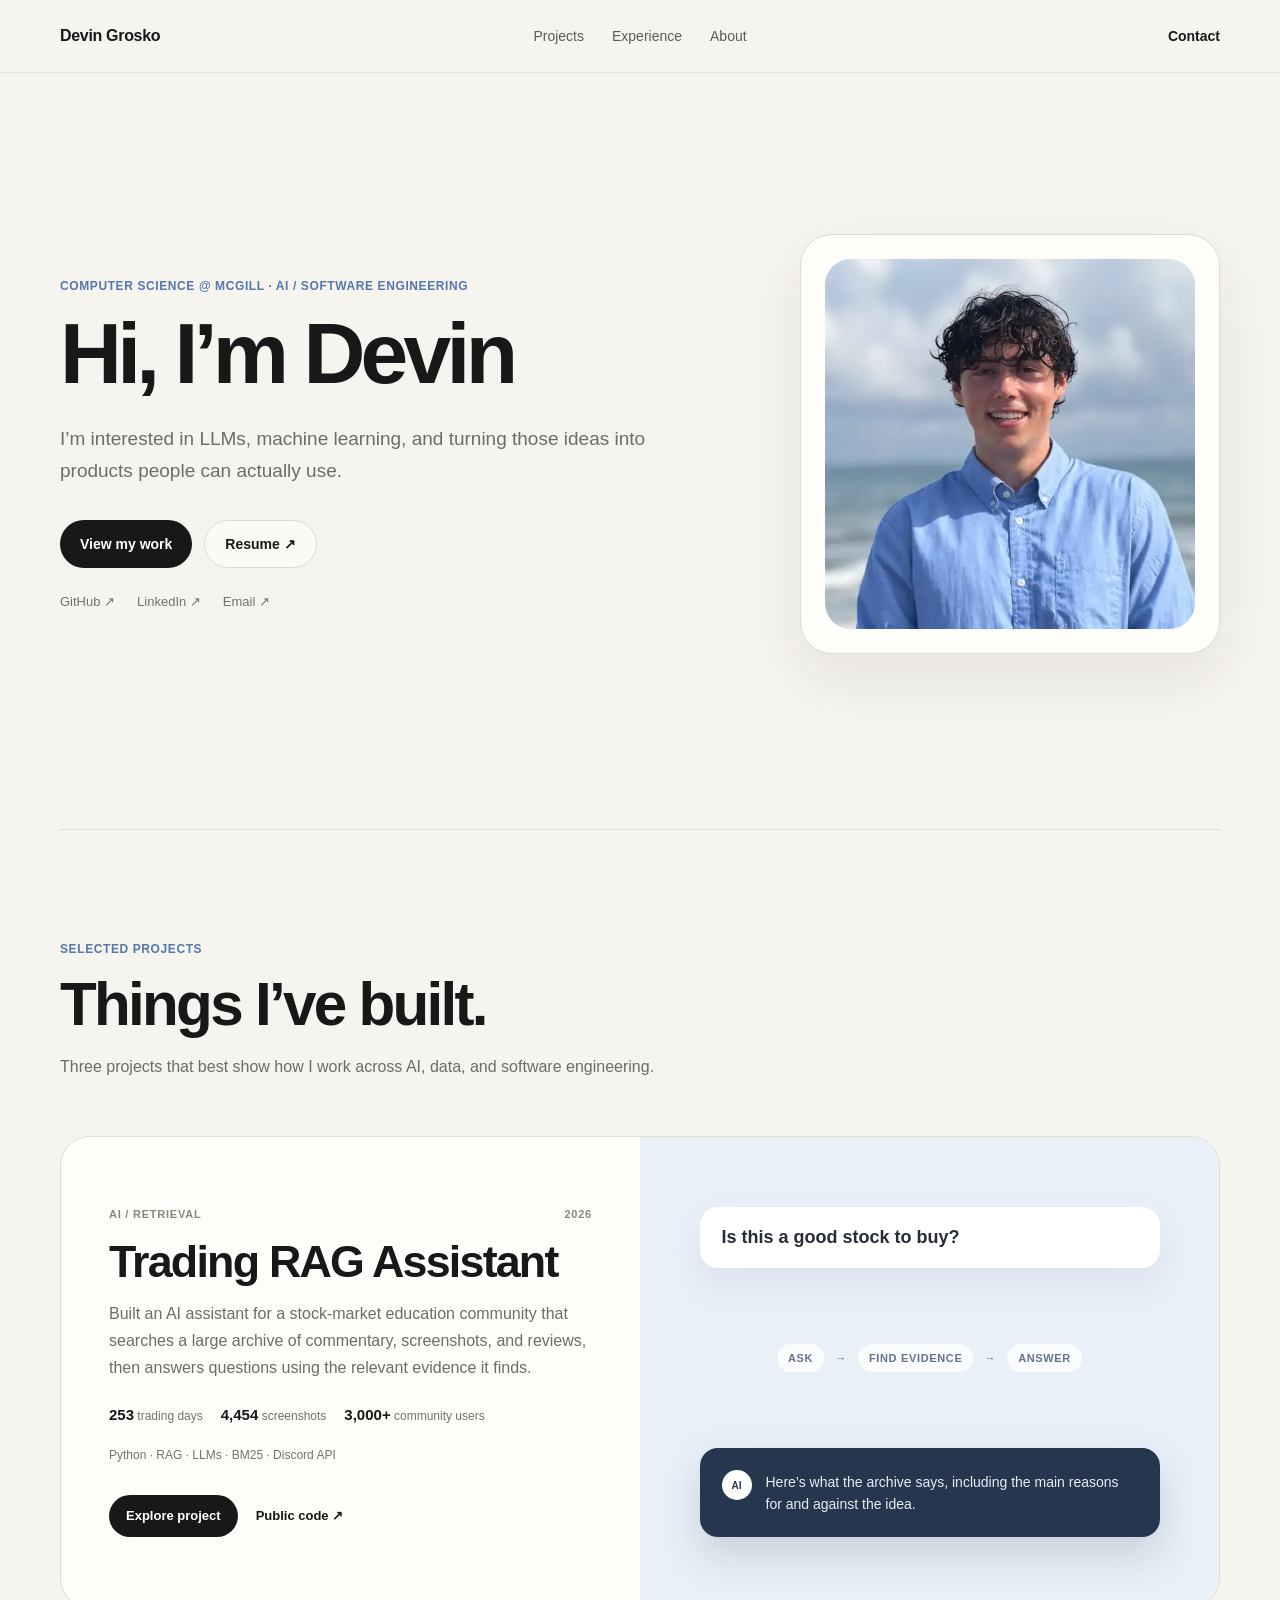
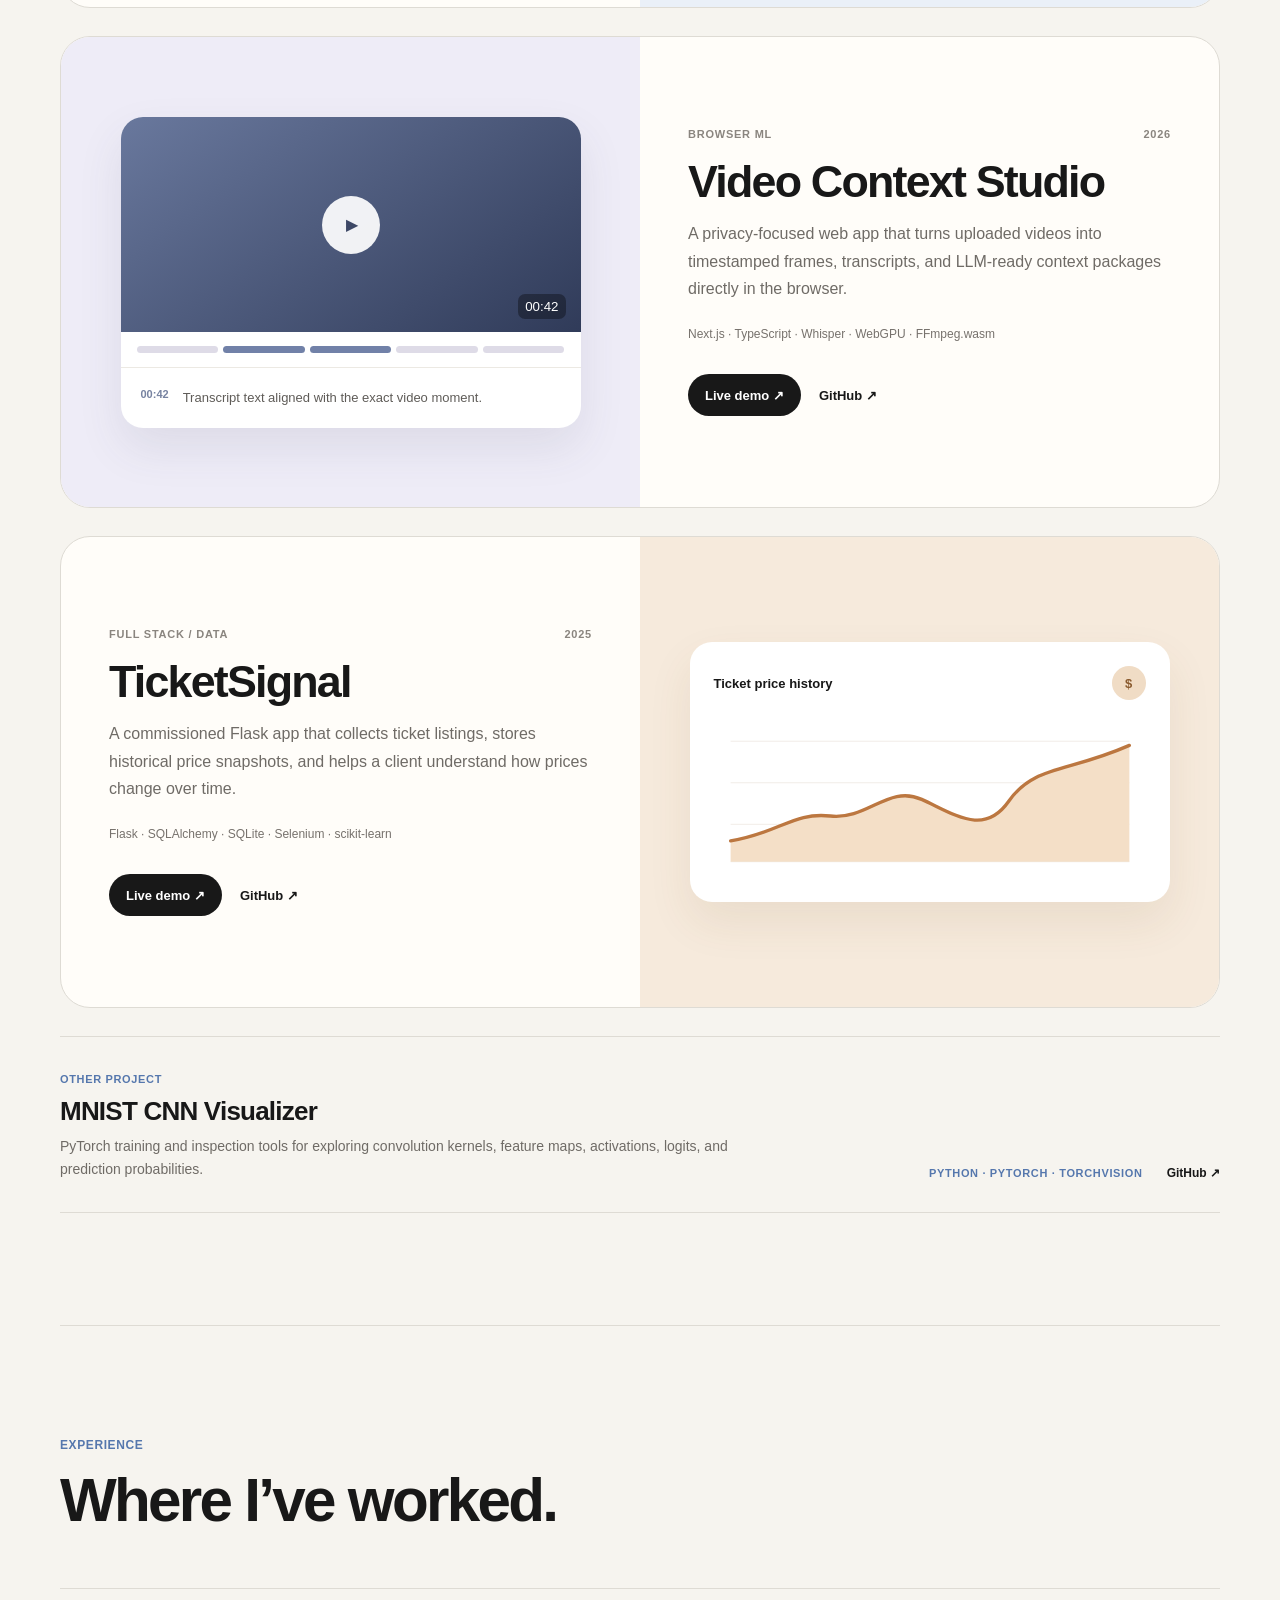
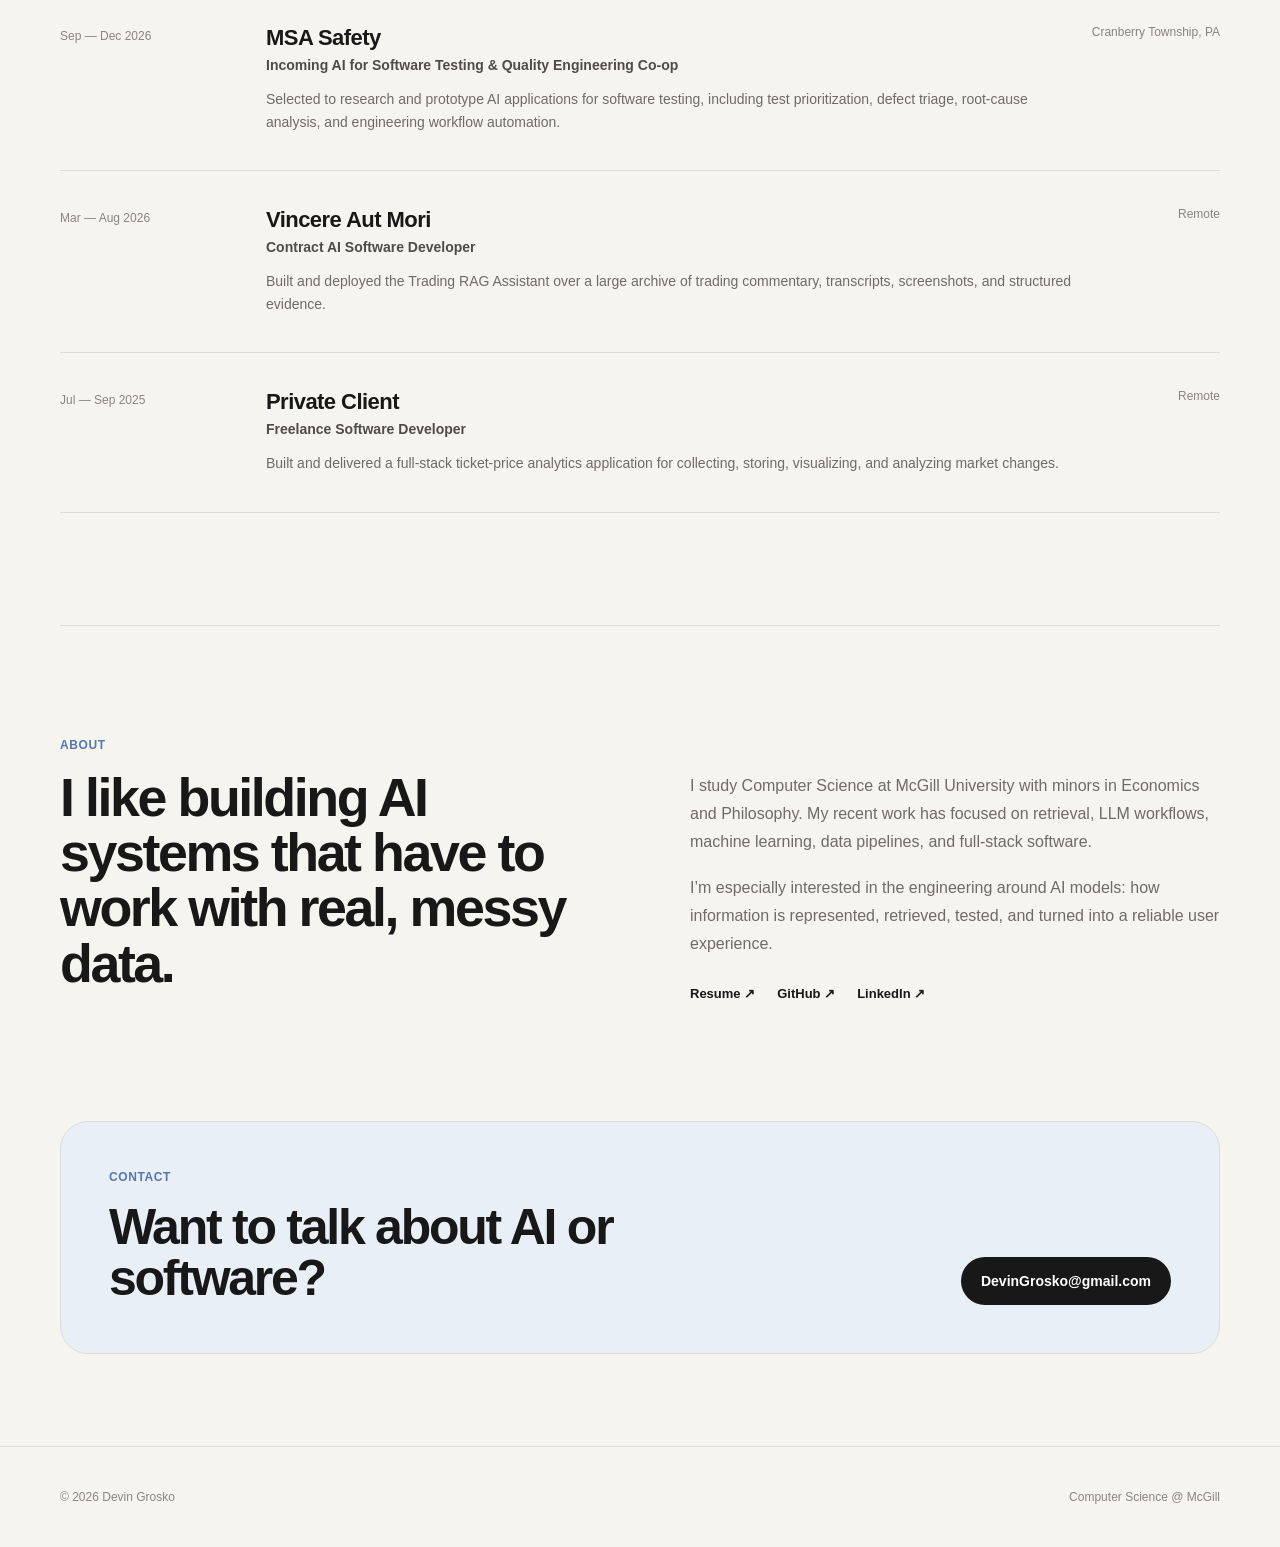
==== index.html @ 95edc872 "Testing home page" ====
<!doctype html>
<html lang="en">
<head>
  <meta charset="utf-8" />
  <meta name="viewport" content="width=device-width, initial-scale=1" />
  <meta name="theme-color" content="#f6f4ef" />
  <meta name="description" content="Devin Grosko — Computer Science student at McGill building AI systems, retrieval tools, and full-stack software." />
  <meta property="og:title" content="Devin Grosko — AI & Software Engineering" />
  <meta property="og:description" content="AI systems, retrieval tools, and full-stack software." />
  <meta property="og:type" content="website" />
  <title>Devin Grosko — AI & Software Engineering</title>
  <link rel="stylesheet" href="home.css?v=1" />
  <link rel="stylesheet" href="portrait.css?v=1" />
</head>
<body>
  <header class="home-header">
    <div class="home-shell header-inner">
      <a class="wordmark" href="#top">Devin Grosko</a>
      <nav aria-label="Primary navigation">
        <a href="#projects">Projects</a>
        <a href="#experience">Experience</a>
        <a href="#about">About</a>
      </nav>
      <a class="header-link" href="mailto:DevinGrosko@gmail.com">Contact</a>
    </div>
  </header>

  <main id="top">
    <section class="home-shell hero-simple">
      <div class="hero-text reveal">
        <p class="hero-eyebrow">Computer Science @ McGill · AI / Software Engineering</p>
        <h1>Hi, I’m Devin</h1>
        <p class="hero-intro">I’m interested in LLMs, machine learning, and turning those ideas into products people can actually use.</p>
        <div class="hero-actions-simple">
          <a class="primary-link" href="#projects">View my work</a>
          <a class="secondary-link" href="resume.html" target="_blank" rel="noreferrer">Resume ↗</a>
        </div>
        <div class="hero-socials">
          <a href="https://github.com/DevingGrosko" target="_blank" rel="noreferrer">GitHub ↗</a>
          <a href="https://www.linkedin.com/in/devin-grosko-759a92289/" target="_blank" rel="noreferrer">LinkedIn ↗</a>
          <a href="mailto:DevinGrosko@gmail.com">Email ↗</a>
        </div>
      </div>

      <div class="portrait-card reveal" aria-label="Portrait of Devin Grosko">
        <div class="portrait-photo" role="img" aria-label="Devin Grosko headshot"></div>
      </div>
    </section>

    <section id="projects" class="home-shell home-section">
      <div class="section-intro reveal">
        <p class="section-label">Selected projects</p>
        <h2>Things I’ve built.</h2>
        <p>Three projects that best show how I work across AI, data, and software engineering.</p>
      </div>

      <div class="featured-projects">
        <article class="project-row reveal">
          <div class="project-copy-simple">
            <div class="project-topline"><span>AI / Retrieval</span><span>2026</span></div>
            <h3>Trading RAG Assistant</h3>
            <p>Built an AI assistant for a stock-market education community that searches a large archive of commentary, screenshots, and reviews, then answers questions using the relevant evidence it finds.</p>
            <div class="project-stats-inline"><span><strong>253</strong> trading days</span><span><strong>4,454</strong> screenshots</span><span><strong>3,000+</strong> community users</span></div>
            <div class="tech-list">Python · RAG · LLMs · BM25 · Discord API</div>
            <div class="project-actions-simple">
              <a class="primary-link small" href="trading-rag.html">Explore project</a>
              <a class="text-link" href="https://github.com/DevingGrosko/TradingResearchPipeline" target="_blank" rel="noreferrer">Public code ↗</a>
            </div>
          </div>
          <div class="project-art rag-art" aria-hidden="true">
            <div class="rag-bubble">Is this a good stock to buy?</div>
            <div class="rag-step-row"><span>Ask</span><i>→</i><span>Find evidence</span><i>→</i><span>Answer</span></div>
            <div class="rag-answer-card"><b>AI</b><p>Here’s what the archive says, including the main reasons for and against the idea.</p></div>
          </div>
        </article>

        <article class="project-row reverse reveal">
          <div class="project-copy-simple">
            <div class="project-topline"><span>Browser ML</span><span>2026</span></div>
            <h3>Video Context Studio</h3>
            <p>A privacy-focused web app that turns uploaded videos into timestamped frames, transcripts, and LLM-ready context packages directly in the browser.</p>
            <div class="tech-list">Next.js · TypeScript · Whisper · WebGPU · FFmpeg.wasm</div>
            <div class="project-actions-simple">
              <a class="primary-link small" href="https://devinggrosko.github.io/video-context-studio/" target="_blank" rel="noreferrer">Live demo ↗</a>
              <a class="text-link" href="https://github.com/DevingGrosko/video-context-studio" target="_blank" rel="noreferrer">GitHub ↗</a>
            </div>
          </div>
          <div class="project-art video-art" aria-hidden="true">
            <div class="video-card-simple">
              <div class="video-screen-simple"><span>▶</span><small>00:42</small></div>
              <div class="video-progress"><i></i><i></i><i></i><i></i><i></i></div>
              <div class="transcript-simple"><b>00:42</b><p>Transcript text aligned with the exact video moment.</p></div>
            </div>
          </div>
        </article>

        <article class="project-row reveal">
          <div class="project-copy-simple">
            <div class="project-topline"><span>Full Stack / Data</span><span>2025</span></div>
            <h3>TicketSignal</h3>
            <p>A commissioned Flask app that collects ticket listings, stores historical price snapshots, and helps a client understand how prices change over time.</p>
            <div class="tech-list">Flask · SQLAlchemy · SQLite · Selenium · scikit-learn</div>
            <div class="project-actions-simple">
              <a class="primary-link small" href="https://bunnyjeff.pythonanywhere.com/" target="_blank" rel="noreferrer">Live demo ↗</a>
              <a class="text-link" href="https://github.com/DevingGrosko/TicketPricePredictor-Public" target="_blank" rel="noreferrer">GitHub ↗</a>
            </div>
          </div>
          <div class="project-art ticket-art" aria-hidden="true">
            <div class="ticket-card-simple">
              <div class="ticket-card-head"><span>Ticket price history</span><b>$</b></div>
              <svg viewBox="0 0 520 200" aria-hidden="true">
                <path class="chart-grid" d="M20 40H500M20 90H500M20 140H500M20 185H500" />
                <path class="chart-fill" d="M20 160 C80 150,95 125,140 130 S210 92,250 110 S325 155,355 112 S425 78,500 45 L500 185 L20 185Z" />
                <path class="chart-line-simple" d="M20 160 C80 150,95 125,140 130 S210 92,250 110 S325 155,355 112 S425 78,500 45" />
              </svg>
            </div>
          </div>
        </article>
      </div>

      <div class="other-project reveal">
        <div>
          <span>Other project</span>
          <h3>MNIST CNN Visualizer</h3>
          <p>PyTorch training and inspection tools for exploring convolution kernels, feature maps, activations, logits, and prediction probabilities.</p>
        </div>
        <div class="other-project-links">
          <span>Python · PyTorch · Torchvision</span>
          <a href="https://github.com/DevingGrosko/MNIST-CNN-Visualizer" target="_blank" rel="noreferrer">GitHub ↗</a>
        </div>
      </div>
    </section>

    <section id="experience" class="home-shell home-section">
      <div class="section-intro reveal">
        <p class="section-label">Experience</p>
        <h2>Where I’ve worked.</h2>
      </div>

      <div class="experience-list">
        <article class="experience-item reveal">
          <div class="experience-date">Sep — Dec 2026</div>
          <div class="experience-main">
            <div class="experience-heading"><div><h3>MSA Safety</h3><p>Incoming AI for Software Testing & Quality Engineering Co-op</p></div><span>Cranberry Township, PA</span></div>
            <p class="experience-description">Selected to research and prototype AI applications for software testing, including test prioritization, defect triage, root-cause analysis, and engineering workflow automation.</p>
          </div>
        </article>

        <article class="experience-item reveal">
          <div class="experience-date">Mar — Aug 2026</div>
          <div class="experience-main">
            <div class="experience-heading"><div><h3>Vincere Aut Mori</h3><p>Contract AI Software Developer</p></div><span>Remote</span></div>
            <p class="experience-description">Built and deployed the Trading RAG Assistant over a large archive of trading commentary, transcripts, screenshots, and structured evidence.</p>
          </div>
        </article>

        <article class="experience-item reveal">
          <div class="experience-date">Jul — Sep 2025</div>
          <div class="experience-main">
            <div class="experience-heading"><div><h3>Private Client</h3><p>Freelance Software Developer</p></div><span>Remote</span></div>
            <p class="experience-description">Built and delivered a full-stack ticket-price analytics application for collecting, storing, visualizing, and analyzing market changes.</p>
          </div>
        </article>
      </div>
    </section>

    <section id="about" class="home-shell home-section about-simple">
      <div class="about-lead reveal">
        <p class="section-label">About</p>
        <h2>I like building AI systems that have to work with real, messy data.</h2>
      </div>
      <div class="about-body reveal">
        <p>I study Computer Science at McGill University with minors in Economics and Philosophy. My recent work has focused on retrieval, LLM workflows, machine learning, data pipelines, and full-stack software.</p>
        <p>I’m especially interested in the engineering around AI models: how information is represented, retrieved, tested, and turned into a reliable user experience.</p>
        <div class="about-links-simple">
          <a href="resume.html" target="_blank" rel="noreferrer">Resume ↗</a>
          <a href="https://github.com/DevingGrosko" target="_blank" rel="noreferrer">GitHub ↗</a>
          <a href="https://www.linkedin.com/in/devin-grosko" target="_blank" rel="noreferrer">LinkedIn ↗</a>
        </div>
      </div>
    </section>

    <section class="home-shell contact-simple reveal">
      <div>
        <p class="section-label">Contact</p>
        <h2>Want to talk about AI or software?</h2>
      </div>
      <a class="primary-link" href="mailto:DevinGrosko@gmail.com">DevinGrosko@gmail.com</a>
    </section>
  </main>

  <footer class="home-footer">
    <div class="home-shell footer-inner">
      <span>© <span id="year"></span> Devin Grosko</span>
      <span>Computer Science @ McGill</span>
    </div>
  </footer>

  <script src="script.js?v=5"></script>
</body>
</html>
---- home.css ----
*{box-sizing:border-box}html{scroll-behavior:smooth}:root{--bg:#f6f4ef;--paper:#fffdf9;--text:#181818;--muted:#6f6b66;--line:#dedbd4;--accent:#5577ad;--accent-soft:#eaf0f8;--green-soft:#edf4ef;--warm-soft:#f6eadc;--max:1160px}body{margin:0;background:var(--bg);color:var(--text);font-family:-apple-system,BlinkMacSystemFont,"Segoe UI",Inter,Helvetica,Arial,sans-serif;-webkit-font-smoothing:antialiased}a{color:inherit;text-decoration:none}::selection{background:#dbe6f6}.home-shell{width:min(calc(100% - 48px),var(--max));margin-inline:auto}.home-header{position:sticky;top:0;z-index:30;background:rgba(246,244,239,.88);backdrop-filter:blur(16px);-webkit-backdrop-filter:blur(16px);border-bottom:1px solid rgba(24,24,24,.08)}.header-inner{height:72px;display:grid;grid-template-columns:1fr auto 1fr;align-items:center}.wordmark{font-size:16px;font-weight:750;letter-spacing:-.02em}.home-header nav{display:flex;gap:28px;font-size:14px;color:#5e5a55}.home-header nav a,.header-link,.hero-socials a,.text-link,.about-links-simple a{transition:color .2s ease}.home-header nav a:hover,.header-link:hover,.hero-socials a:hover,.text-link:hover,.about-links-simple a:hover{color:var(--accent)}.header-link{justify-self:end;font-size:14px;font-weight:650}.hero-simple{min-height:calc(92svh - 72px);display:grid;grid-template-columns:1.18fr .82fr;gap:clamp(56px,8vw,110px);align-items:center;padding:82px 0 96px}.hero-eyebrow,.section-label{margin:0 0 18px;color:var(--accent);font-size:12px;font-weight:720;letter-spacing:.05em;text-transform:uppercase}.hero-simple h1{margin:0;max-width:760px;font-size:clamp(54px,6.7vw,88px);line-height:.98;letter-spacing:-.055em;font-weight:760}.hero-intro{max-width:690px;margin:28px 0 0;color:var(--muted);font-size:19px;line-height:1.65}.hero-actions-simple{display:flex;gap:12px;align-items:center;margin-top:34px}.primary-link,.secondary-link{min-height:48px;display:inline-flex;align-items:center;justify-content:center;border-radius:999px;padding:0 20px;font-size:14px;font-weight:700;transition:transform .2s ease,background .2s ease,color .2s ease}.primary-link{background:var(--text);color:#fff}.primary-link:hover{transform:translateY(-2px);background:var(--accent)}.secondary-link{border:1px solid var(--line);background:rgba(255,255,255,.55)}.secondary-link:hover{transform:translateY(-2px);background:#fff}.primary-link.small{min-height:42px;padding:0 17px;font-size:13px}.hero-socials{display:flex;gap:22px;flex-wrap:wrap;margin-top:26px;color:#74706b;font-size:13px}.portrait-card{justify-self:end;width:min(100%,420px);padding:24px;border:1px solid var(--line);border-radius:32px;background:var(--paper);box-shadow:0 24px 60px rgba(51,44,33,.08)}.portrait-photo{width:100%;aspect-ratio:1;background-size:cover;background-position:center;border-radius:26px;background-color:#dfe8f2}.portrait-note{display:grid;grid-template-columns:auto 1fr;gap:18px;align-items:start;padding:22px 4px 2px}.portrait-note span{color:var(--accent);font-size:11px;font-weight:750;text-transform:uppercase;letter-spacing:.07em}.portrait-note p{margin:0;color:#54514c;font-size:14px;line-height:1.5}.home-section{padding:112px 0;border-top:1px solid var(--line)}.section-intro{max-width:760px;margin-bottom:56px}.section-intro h2,.about-lead h2,.contact-simple h2{margin:0;font-size:clamp(40px,4.7vw,64px);letter-spacing:-.045em;line-height:1.03}.section-intro>p:last-child{max-width:620px;margin:18px 0 0;color:var(--muted);font-size:16px;line-height:1.65}.featured-projects{display:grid;gap:28px}.project-row{display:grid;grid-template-columns:1fr 1fr;min-height:470px;border:1px solid var(--line);border-radius:30px;background:var(--paper);overflow:hidden}.project-row.reverse .project-copy-simple{order:2}.project-row.reverse .project-art{order:1}.project-copy-simple{padding:48px;display:flex;flex-direction:column;justify-content:center}.project-topline{display:flex;justify-content:space-between;gap:20px;color:#8a857f;font-size:11px;font-weight:700;letter-spacing:.07em;text-transform:uppercase}.project-copy-simple h3{margin:16px 0 13px;font-size:clamp(34px,3.5vw,48px);letter-spacing:-.04em}.project-copy-simple>p{margin:0;max-width:590px;color:var(--muted);font-size:16px;line-height:1.7}.project-stats-inline{display:flex;gap:18px;flex-wrap:wrap;margin-top:24px;color:#75716b;font-size:12px}.project-stats-inline strong{color:var(--text);font-size:15px}.tech-list{margin-top:23px;color:#77726d;font-size:12px;line-height:1.6}.project-actions-simple{display:flex;gap:18px;align-items:center;margin-top:30px}.text-link{font-size:13px;font-weight:700}.project-art{min-height:470px;display:grid;place-items:center;padding:44px}.rag-art{background:var(--accent-soft)}.rag-art>*{width:min(100%,460px)}.rag-bubble{padding:20px 22px;border-radius:18px;background:#fff;color:#262d37;font-size:18px;font-weight:700;box-shadow:0 15px 35px rgba(58,81,119,.09)}.rag-step-row{display:flex;align-items:center;justify-content:center;gap:11px;margin:24px 0;color:#64738a;font-size:11px;font-weight:750;text-transform:uppercase;letter-spacing:.06em}.rag-step-row span{padding:8px 11px;border-radius:999px;background:rgba(255,255,255,.72)}.rag-step-row i{font-style:normal}.rag-answer-card{padding:22px;border-radius:18px;background:#26364e;color:#fff;display:grid;grid-template-columns:32px 1fr;gap:12px;box-shadow:0 18px 40px rgba(38,54,78,.18)}.rag-answer-card b{width:30px;height:30px;border-radius:50%;display:grid;place-items:center;background:#fff;color:#26364e;font-size:10px}.rag-answer-card p{margin:2px 0 0;line-height:1.55;font-size:14px;color:#e9edf3}.video-art{background:#eeecf7}.video-card-simple{width:min(100%,460px);border-radius:22px;background:#fff;box-shadow:0 20px 45px rgba(70,65,99,.10);overflow:hidden}.video-screen-simple{height:215px;display:grid;place-items:center;position:relative;background:linear-gradient(145deg,#69789d,#303b59);color:#fff}.video-screen-simple>span{width:58px;height:58px;border-radius:50%;display:grid;place-items:center;background:rgba(255,255,255,.92);color:#3d4866;padding-left:3px}.video-screen-simple small{position:absolute;right:15px;bottom:13px;padding:5px 7px;border-radius:7px;background:rgba(0,0,0,.35)}.video-progress{display:flex;gap:5px;padding:14px 16px;border-bottom:1px solid #ece9e3}.video-progress i{height:7px;flex:1;border-radius:99px;background:#dedbe7}.video-progress i:nth-child(2),.video-progress i:nth-child(3){background:#7181a8}.transcript-simple{padding:20px;display:grid;grid-template-columns:auto 1fr;gap:14px;align-items:start}.transcript-simple b{color:#7783a1;font-size:11px}.transcript-simple p{margin:0;color:#5f5c58;font-size:13px;line-height:1.5}.ticket-art{background:var(--warm-soft)}.ticket-card-simple{width:min(100%,480px);padding:24px;border-radius:22px;background:#fff;box-shadow:0 20px 45px rgba(112,76,34,.09)}.ticket-card-head{display:flex;justify-content:space-between;align-items:center;font-size:13px;font-weight:700}.ticket-card-head b{width:34px;height:34px;border-radius:50%;display:grid;place-items:center;background:#f0dcc5;color:#8a5b2f}.ticket-card-simple svg{width:100%;margin-top:8px}.chart-grid{fill:none;stroke:#eee9e2;stroke-width:1}.chart-fill{fill:#f4dfc7}.chart-line-simple{fill:none;stroke:#bc7740;stroke-width:4;stroke-linecap:round}.other-project{margin-top:28px;display:grid;grid-template-columns:1fr auto;gap:50px;align-items:end;padding:32px 0;border-top:1px solid var(--line);border-bottom:1px solid var(--line)}.other-project>div>span{color:var(--accent);font-size:11px;text-transform:uppercase;font-weight:750;letter-spacing:.06em}.other-project h3{margin:9px 0 8px;font-size:26px;letter-spacing:-.03em}.other-project p{margin:0;max-width:700px;color:var(--muted);font-size:14px;line-height:1.6}.other-project-links{display:flex;gap:24px;align-items:center;color:#77726c;font-size:12px;white-space:nowrap}.other-project-links a{color:var(--text);font-weight:700}.experience-list{border-top:1px solid var(--line)}.experience-item{display:grid;grid-template-columns:170px 1fr;gap:36px;padding:36px 0;border-bottom:1px solid var(--line)}.experience-date{color:#8a857f;font-size:12px;padding-top:4px}.experience-heading{display:flex;justify-content:space-between;gap:30px;align-items:start}.experience-heading h3{margin:0;font-size:22px;letter-spacing:-.025em}.experience-heading p{margin:6px 0 0;color:#4f4c48;font-size:14px;font-weight:600}.experience-heading>span{color:#89847f;font-size:12px}.experience-description{max-width:820px;margin:15px 0 0;color:var(--muted);font-size:14px;line-height:1.65}.about-simple{display:grid;grid-template-columns:1fr 1fr;gap:100px;align-items:start}.about-lead h2{font-size:clamp(38px,4.2vw,58px)}.about-body{padding-top:34px}.about-body>p{margin:0;color:var(--muted);font-size:16px;line-height:1.75}.about-body>p+p{margin-top:18px}.about-links-simple{display:flex;gap:22px;flex-wrap:wrap;margin-top:28px;font-size:13px;font-weight:700}.contact-simple{margin-top:8px;margin-bottom:92px;display:flex;justify-content:space-between;align-items:end;gap:50px;padding:48px;border:1px solid var(--line);border-radius:28px;background:#e9eff7}.contact-simple h2{font-size:clamp(34px,4vw,50px);max-width:680px}.contact-simple .primary-link{flex:0 0 auto}.home-footer{border-top:1px solid var(--line)}.footer-inner{min-height:100px;display:flex;justify-content:space-between;align-items:center;color:#8b867f;font-size:12px}.reveal{opacity:0;transform:translateY(14px);transition:opacity .55s ease,transform .55s ease}.reveal.visible{opacity:1;transform:none}@media(max-width:950px){.home-header nav{display:none}.header-inner{grid-template-columns:1fr auto}.hero-simple{grid-template-columns:1fr;min-height:auto;padding-top:64px}.portrait-card{justify-self:start;max-width:390px}.project-row,.project-row.reverse{grid-template-columns:1fr}.project-row.reverse .project-copy-simple,.project-row.reverse .project-art{order:initial}.project-art{min-height:360px}.about-simple{grid-template-columns:1fr;gap:20px}.about-body{padding-top:0}.contact-simple{align-items:flex-start;flex-direction:column}}@media(max-width:650px){.home-shell{width:min(calc(100% - 28px),var(--max))}.header-inner{height:64px}.hero-simple{padding:48px 0 70px;gap:42px}.hero-simple h1{font-size:clamp(46px,13vw,62px)}.hero-intro{font-size:17px}.hero-actions-simple{align-items:stretch;flex-direction:column}.primary-link,.secondary-link{width:100%}.portrait-card{width:100%;padding:16px;border-radius:24px}.portrait-photo{border-radius:20px}.portrait-note{grid-template-columns:1fr;gap:6px}.home-section{padding:82px 0}.section-intro{margin-bottom:38px}.project-row{border-radius:24px}.project-copy-simple{padding:28px 24px}.project-art{padding:24px;min-height:300px}.project-copy-simple h3{font-size:34px}.project-stats-inline{gap:12px}.project-actions-simple{flex-direction:column;align-items:stretch}.project-actions-simple .primary-link{width:100%}.other-project{grid-template-columns:1fr;gap:22px;align-items:start}.other-project-links{flex-direction:column;align-items:flex-start;gap:10px;white-space:normal}.experience-item{grid-template-columns:1fr;gap:10px}.experience-heading{flex-direction:column;gap:6px}.contact-simple{padding:30px 24px}.contact-simple .primary-link{width:100%}.footer-inner{min-height:90px;align-items:flex-start;justify-content:center;flex-direction:column;gap:7px}}@media(prefers-reduced-motion:reduce){html{scroll-behavior:auto}.reveal{opacity:1;transform:none;transition:none}.primary-link,.secondary-link{transition:none}}
---- portrait.css ----
.portrait-photo{background-image:url("assets/devin-home-portrait.webp");background-size:cover;background-position:center 34%;}
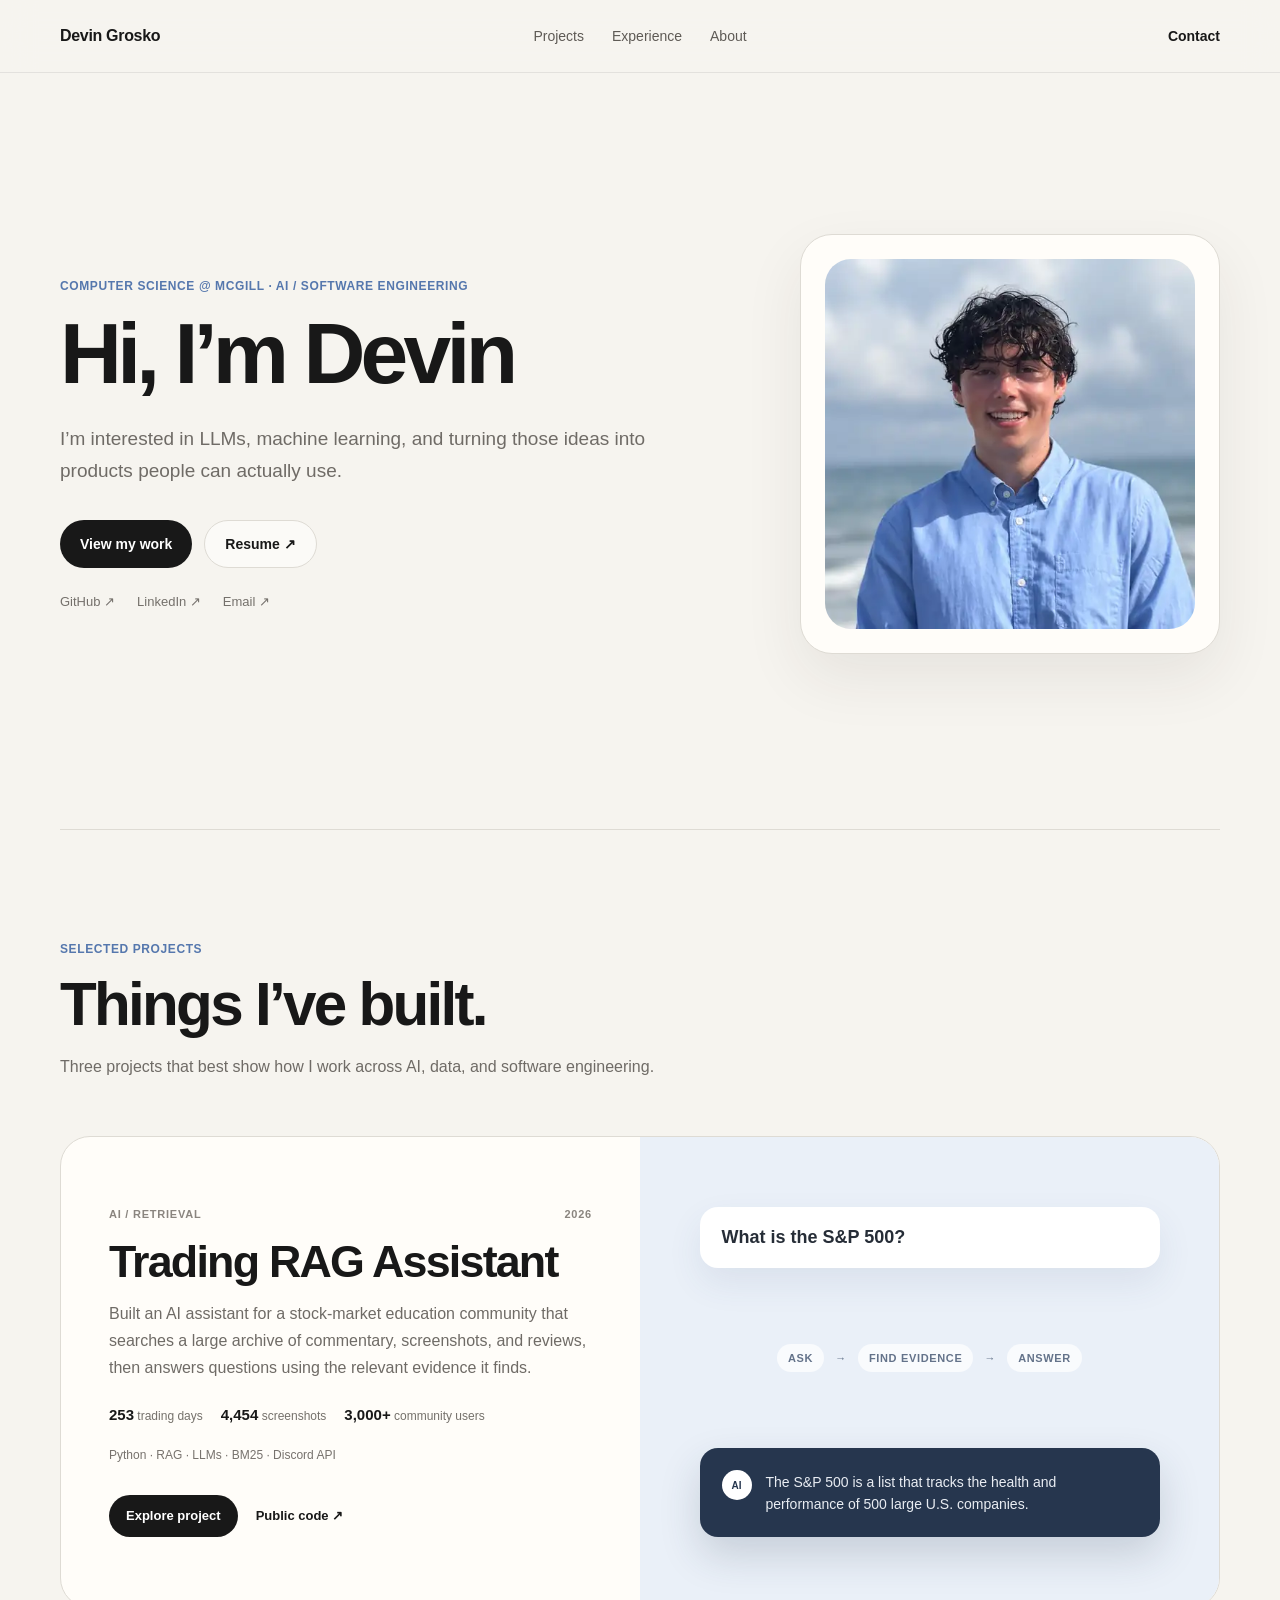
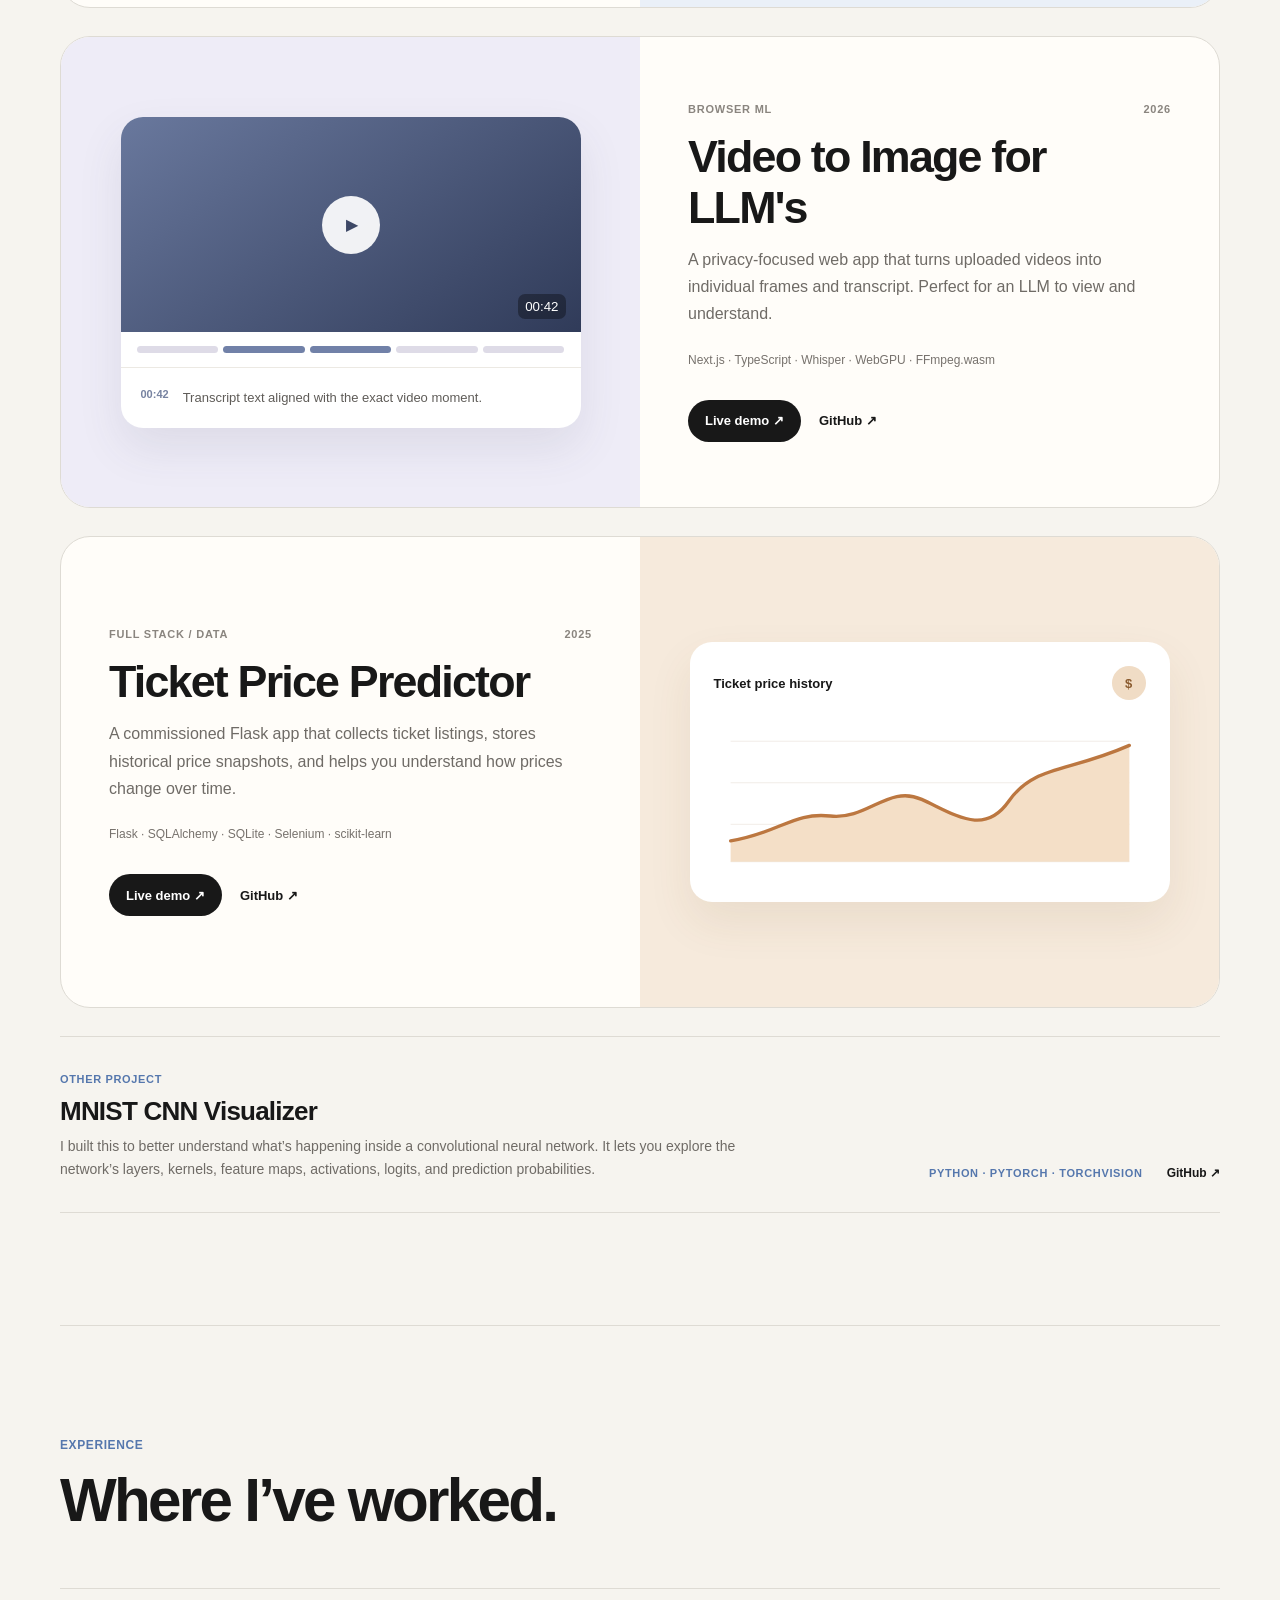
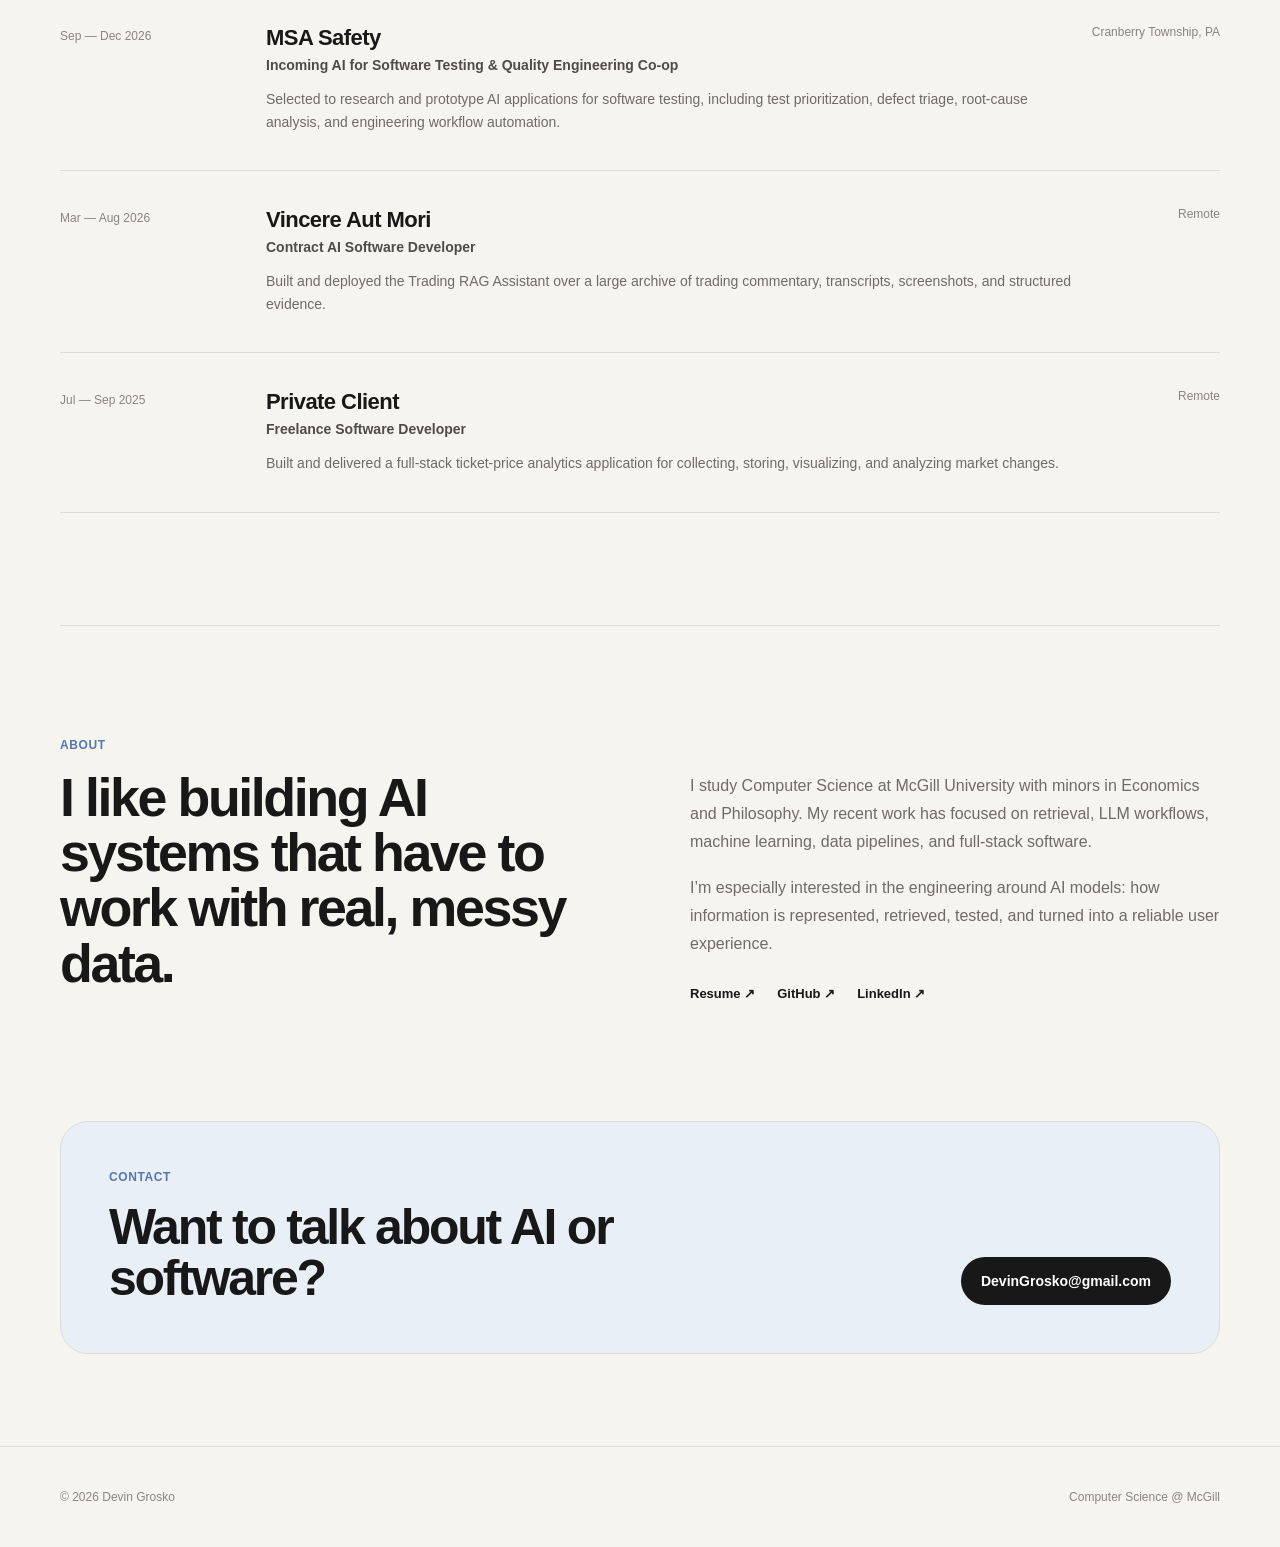
==== commit 0dd83423: "Testing home page" ====
--- a/index.html
+++ b/index.html
@@ -68,17 +68,17 @@
             </div>
           </div>
           <div class="project-art rag-art" aria-hidden="true">
-            <div class="rag-bubble">Is this a good stock to buy?</div>
+            <div class="rag-bubble">What is the S&P 500?</div>
             <div class="rag-step-row"><span>Ask</span><i>→</i><span>Find evidence</span><i>→</i><span>Answer</span></div>
-            <div class="rag-answer-card"><b>AI</b><p>Here’s what the archive says, including the main reasons for and against the idea.</p></div>
+            <div class="rag-answer-card"><b>AI</b><p>The S&P 500 is a list that tracks the health and performance of 500 large U.S. companies.</p></div>
           </div>
         </article>
 
         <article class="project-row reverse reveal">
           <div class="project-copy-simple">
             <div class="project-topline"><span>Browser ML</span><span>2026</span></div>
-            <h3>Video Context Studio</h3>
-            <p>A privacy-focused web app that turns uploaded videos into timestamped frames, transcripts, and LLM-ready context packages directly in the browser.</p>
+            <h3>Video to Image for LLM's</h3>
+            <p>A privacy-focused web app that turns uploaded videos into individual frames and transcript. Perfect for an LLM to view and understand.</p>
             <div class="tech-list">Next.js · TypeScript · Whisper · WebGPU · FFmpeg.wasm</div>
             <div class="project-actions-simple">
               <a class="primary-link small" href="https://devinggrosko.github.io/video-context-studio/" target="_blank" rel="noreferrer">Live demo ↗</a>
@@ -97,8 +97,8 @@
         <article class="project-row reveal">
           <div class="project-copy-simple">
             <div class="project-topline"><span>Full Stack / Data</span><span>2025</span></div>
-            <h3>TicketSignal</h3>
-            <p>A commissioned Flask app that collects ticket listings, stores historical price snapshots, and helps a client understand how prices change over time.</p>
+            <h3>Ticket Price Predictor</h3>
+            <p>A commissioned Flask app that collects ticket listings, stores historical price snapshots, and helps you understand how prices change over time.</p>
             <div class="tech-list">Flask · SQLAlchemy · SQLite · Selenium · scikit-learn</div>
             <div class="project-actions-simple">
               <a class="primary-link small" href="https://bunnyjeff.pythonanywhere.com/" target="_blank" rel="noreferrer">Live demo ↗</a>
@@ -122,7 +122,8 @@
         <div>
           <span>Other project</span>
           <h3>MNIST CNN Visualizer</h3>
-          <p>PyTorch training and inspection tools for exploring convolution kernels, feature maps, activations, logits, and prediction probabilities.</p>
+          <p>I built this to better understand what’s happening inside a convolutional neural network. It lets you explore
+            the network’s layers, kernels, feature maps, activations, logits, and prediction probabilities.</p>
         </div>
         <div class="other-project-links">
           <span>Python · PyTorch · Torchvision</span>
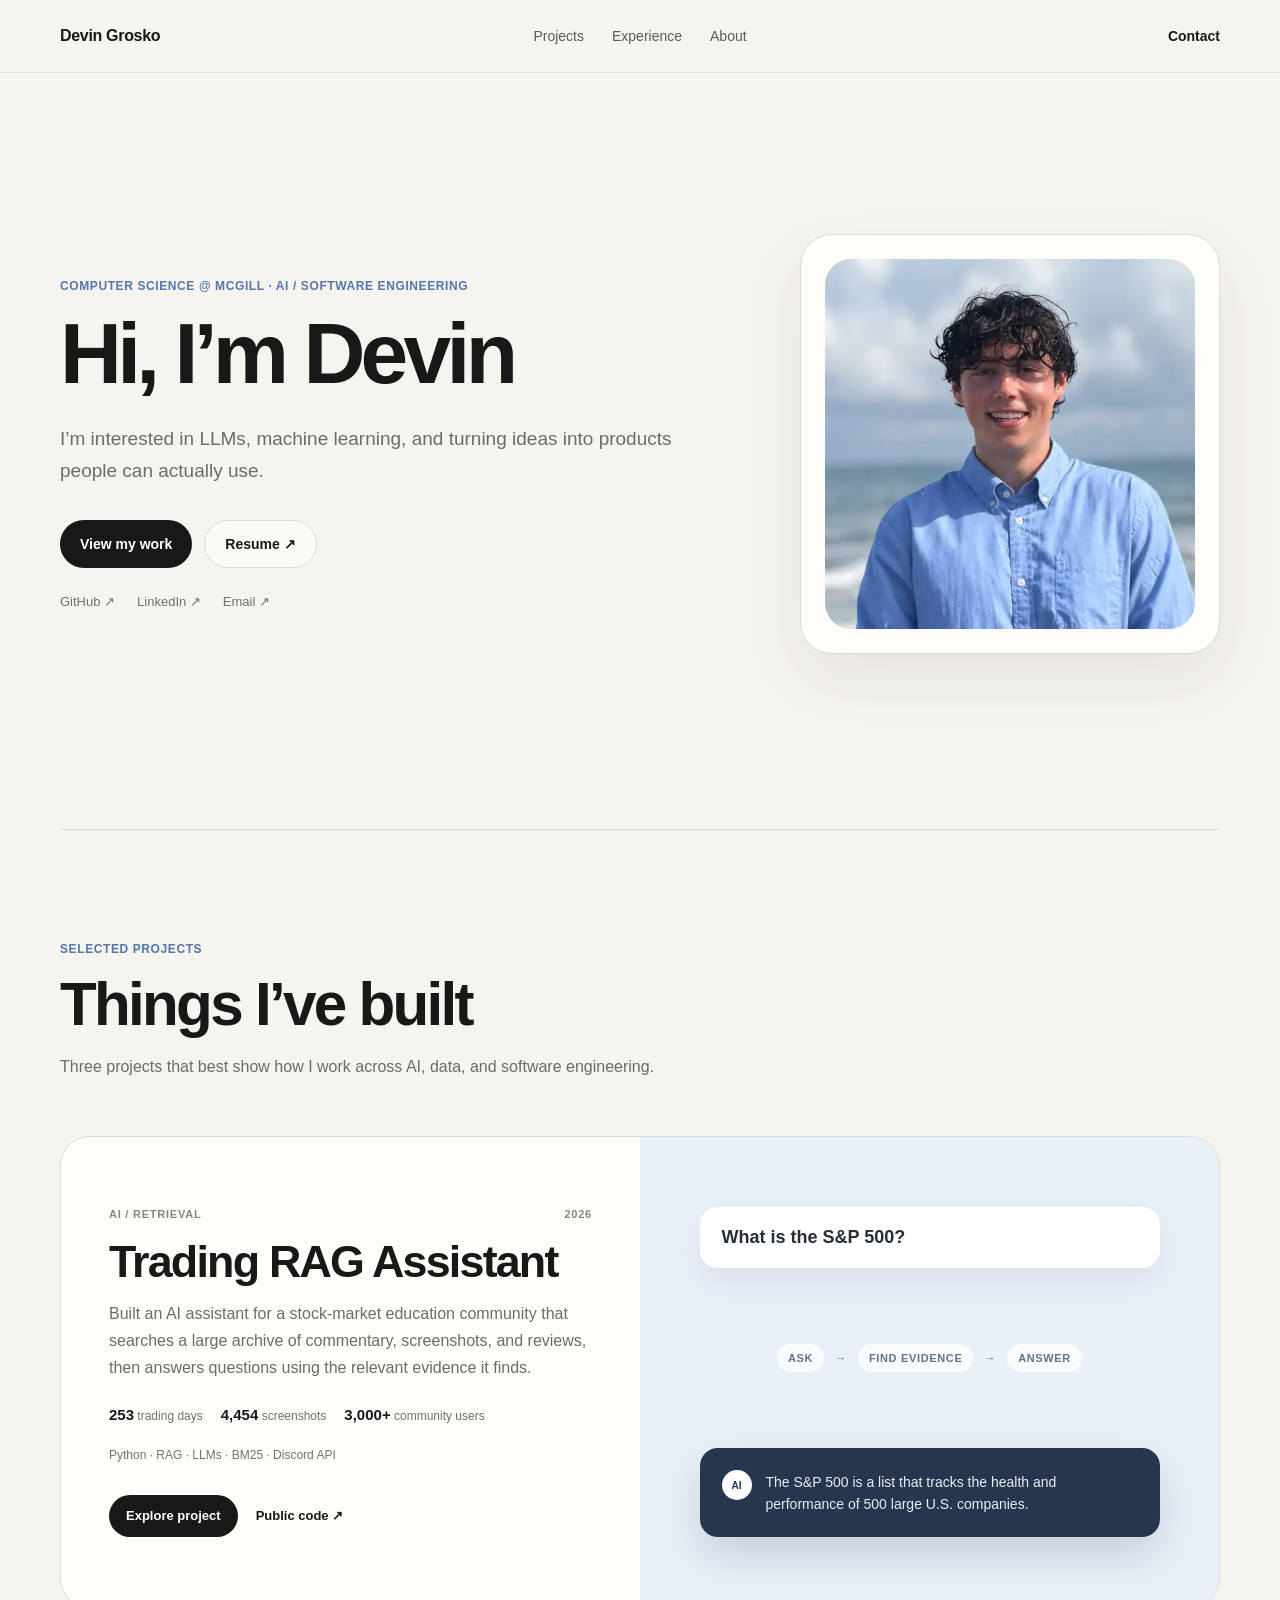
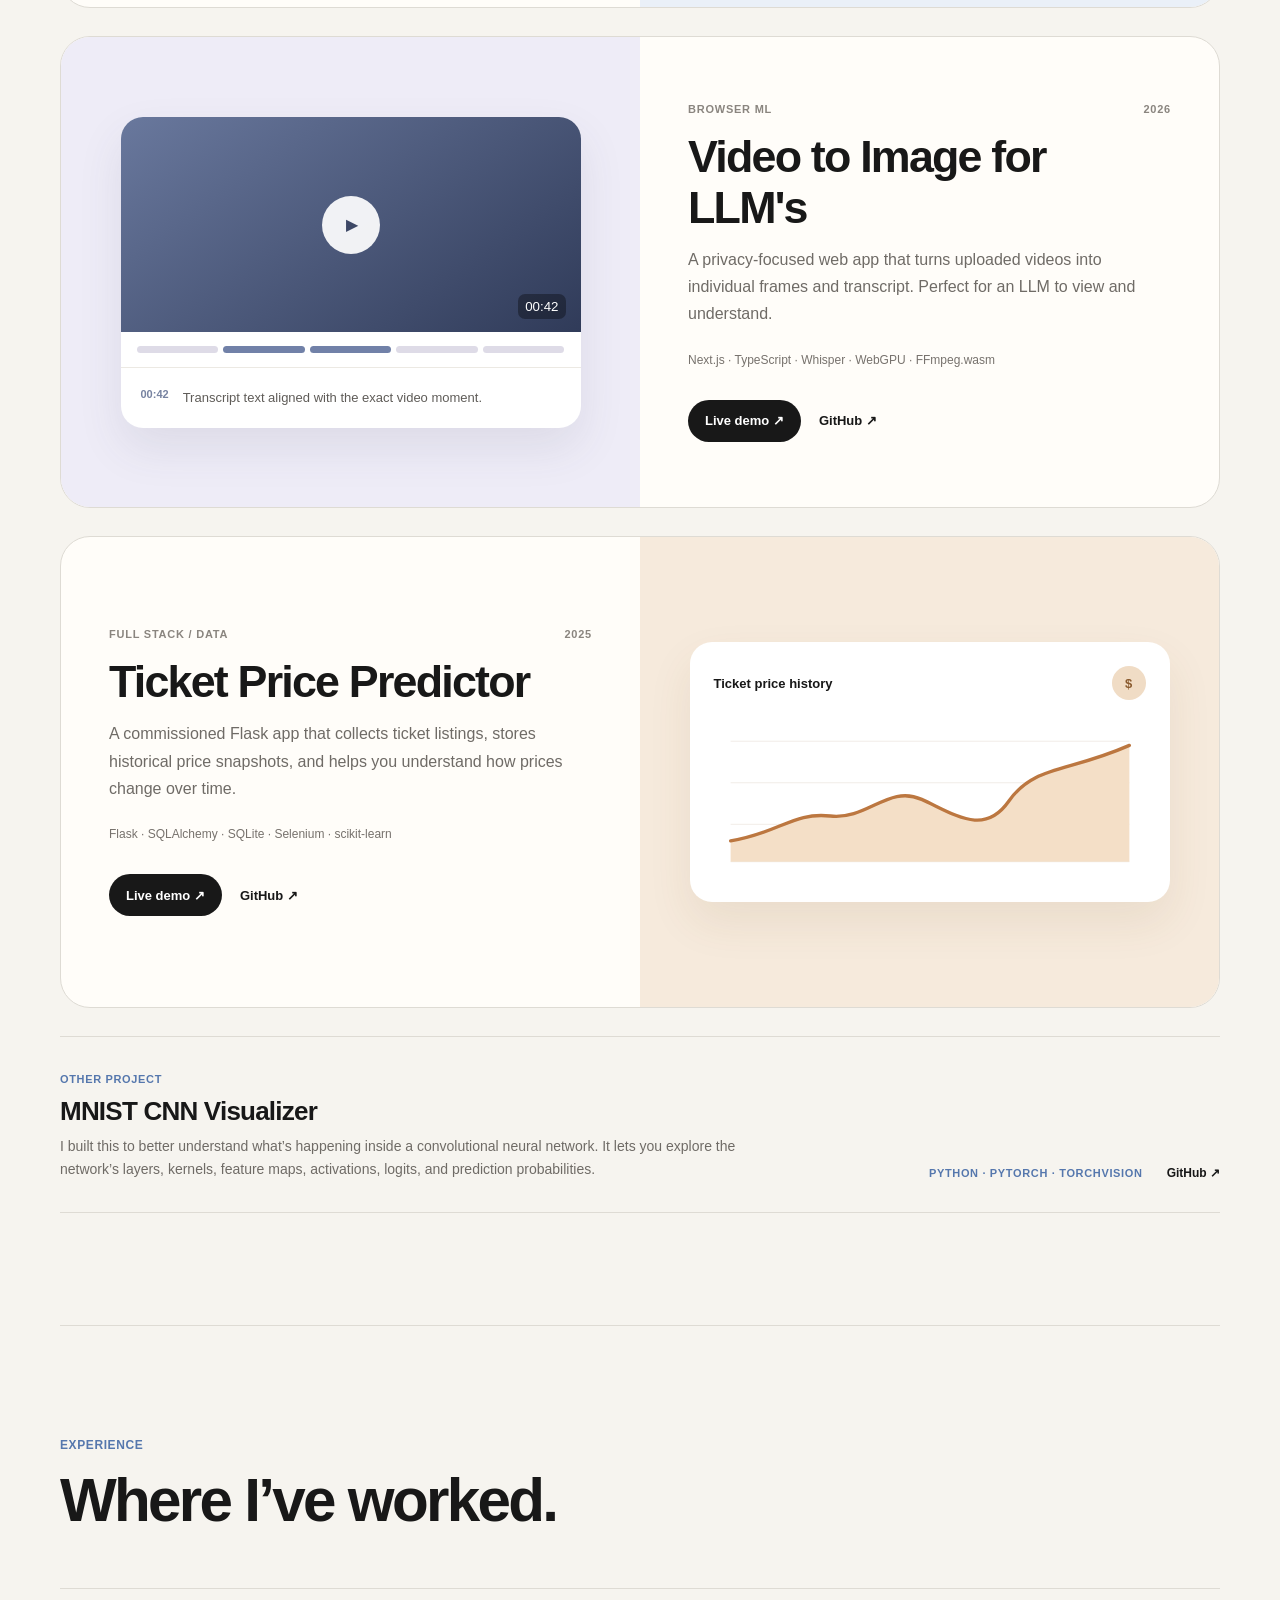
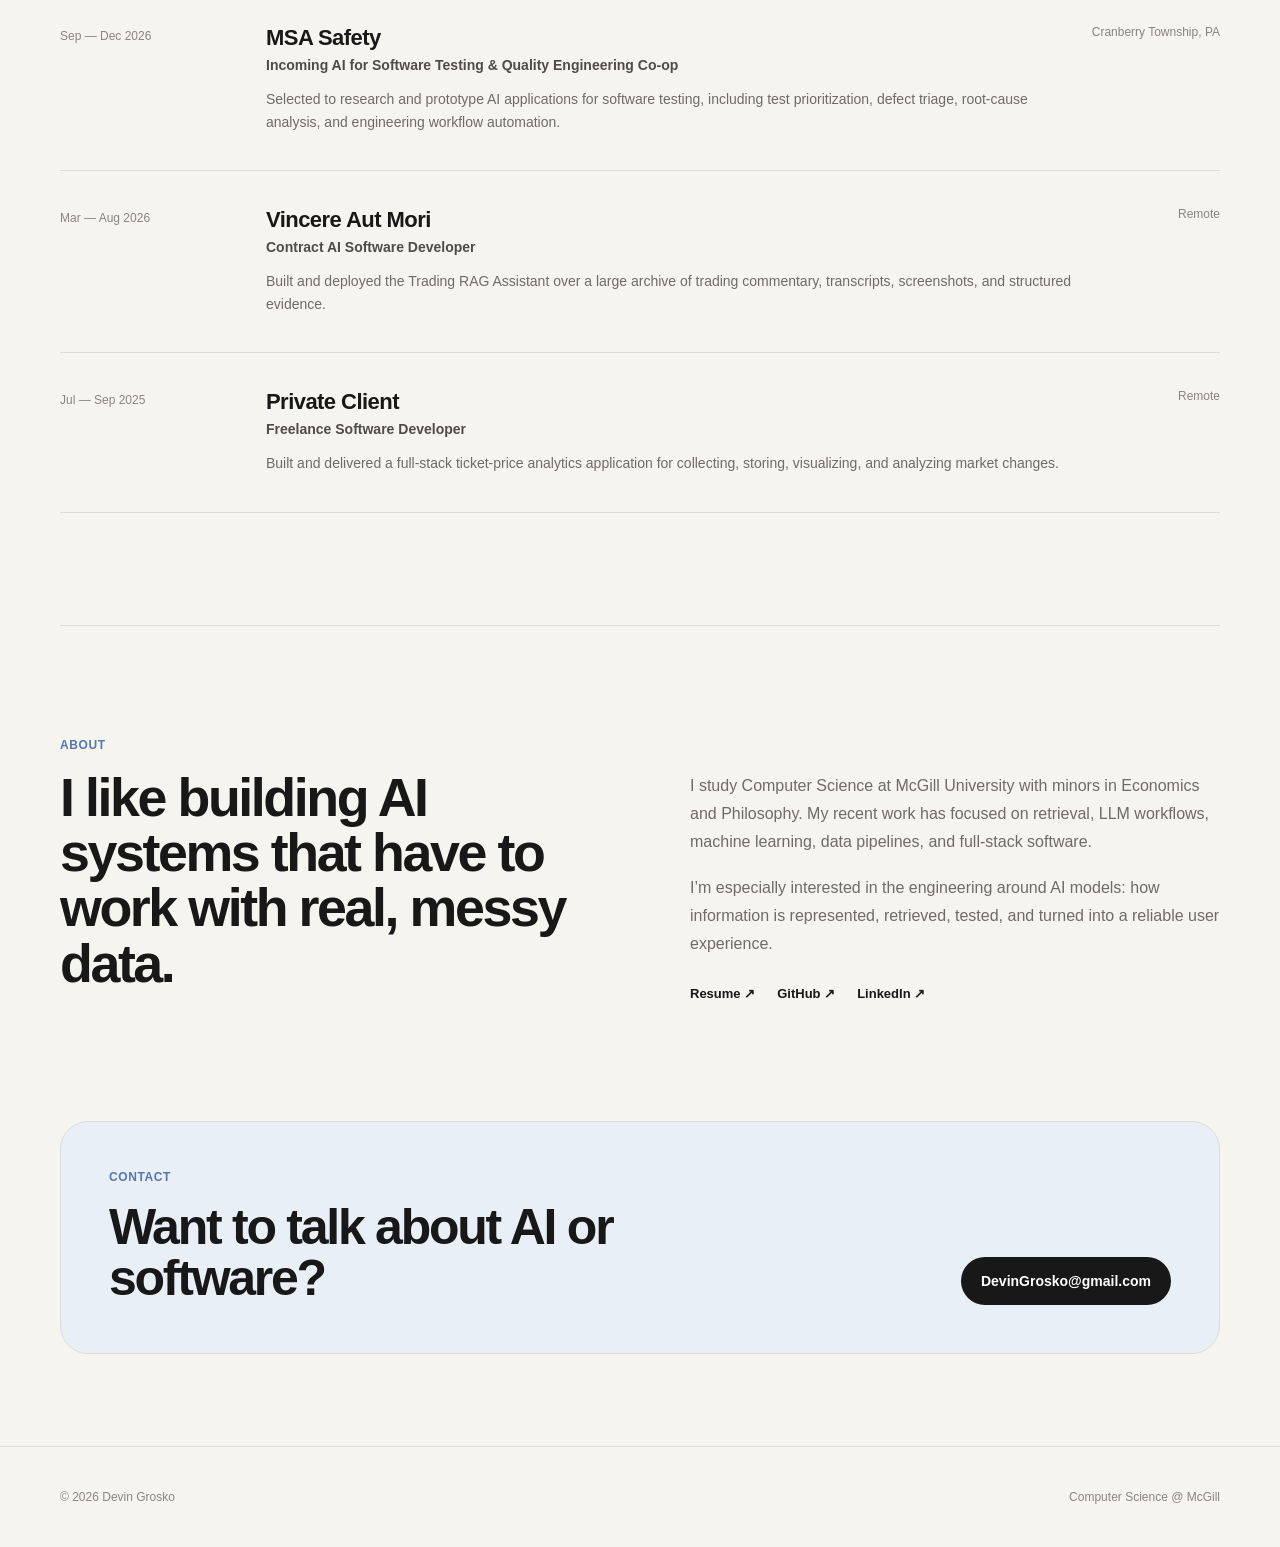
==== commit fdc2593f: "Testing home page" ====
--- a/index.html
+++ b/index.html
@@ -30,7 +30,7 @@
       <div class="hero-text reveal">
         <p class="hero-eyebrow">Computer Science @ McGill · AI / Software Engineering</p>
         <h1>Hi, I’m Devin</h1>
-        <p class="hero-intro">I’m interested in LLMs, machine learning, and turning those ideas into products people can actually use.</p>
+        <p class="hero-intro">I’m interested in LLMs, machine learning, and turning ideas into products people can actually use.</p>
         <div class="hero-actions-simple">
           <a class="primary-link" href="#projects">View my work</a>
           <a class="secondary-link" href="resume.html" target="_blank" rel="noreferrer">Resume ↗</a>
@@ -50,7 +50,7 @@
     <section id="projects" class="home-shell home-section">
       <div class="section-intro reveal">
         <p class="section-label">Selected projects</p>
-        <h2>Things I’ve built.</h2>
+        <h2>Things I’ve built</h2>
         <p>Three projects that best show how I work across AI, data, and software engineering.</p>
       </div>
 
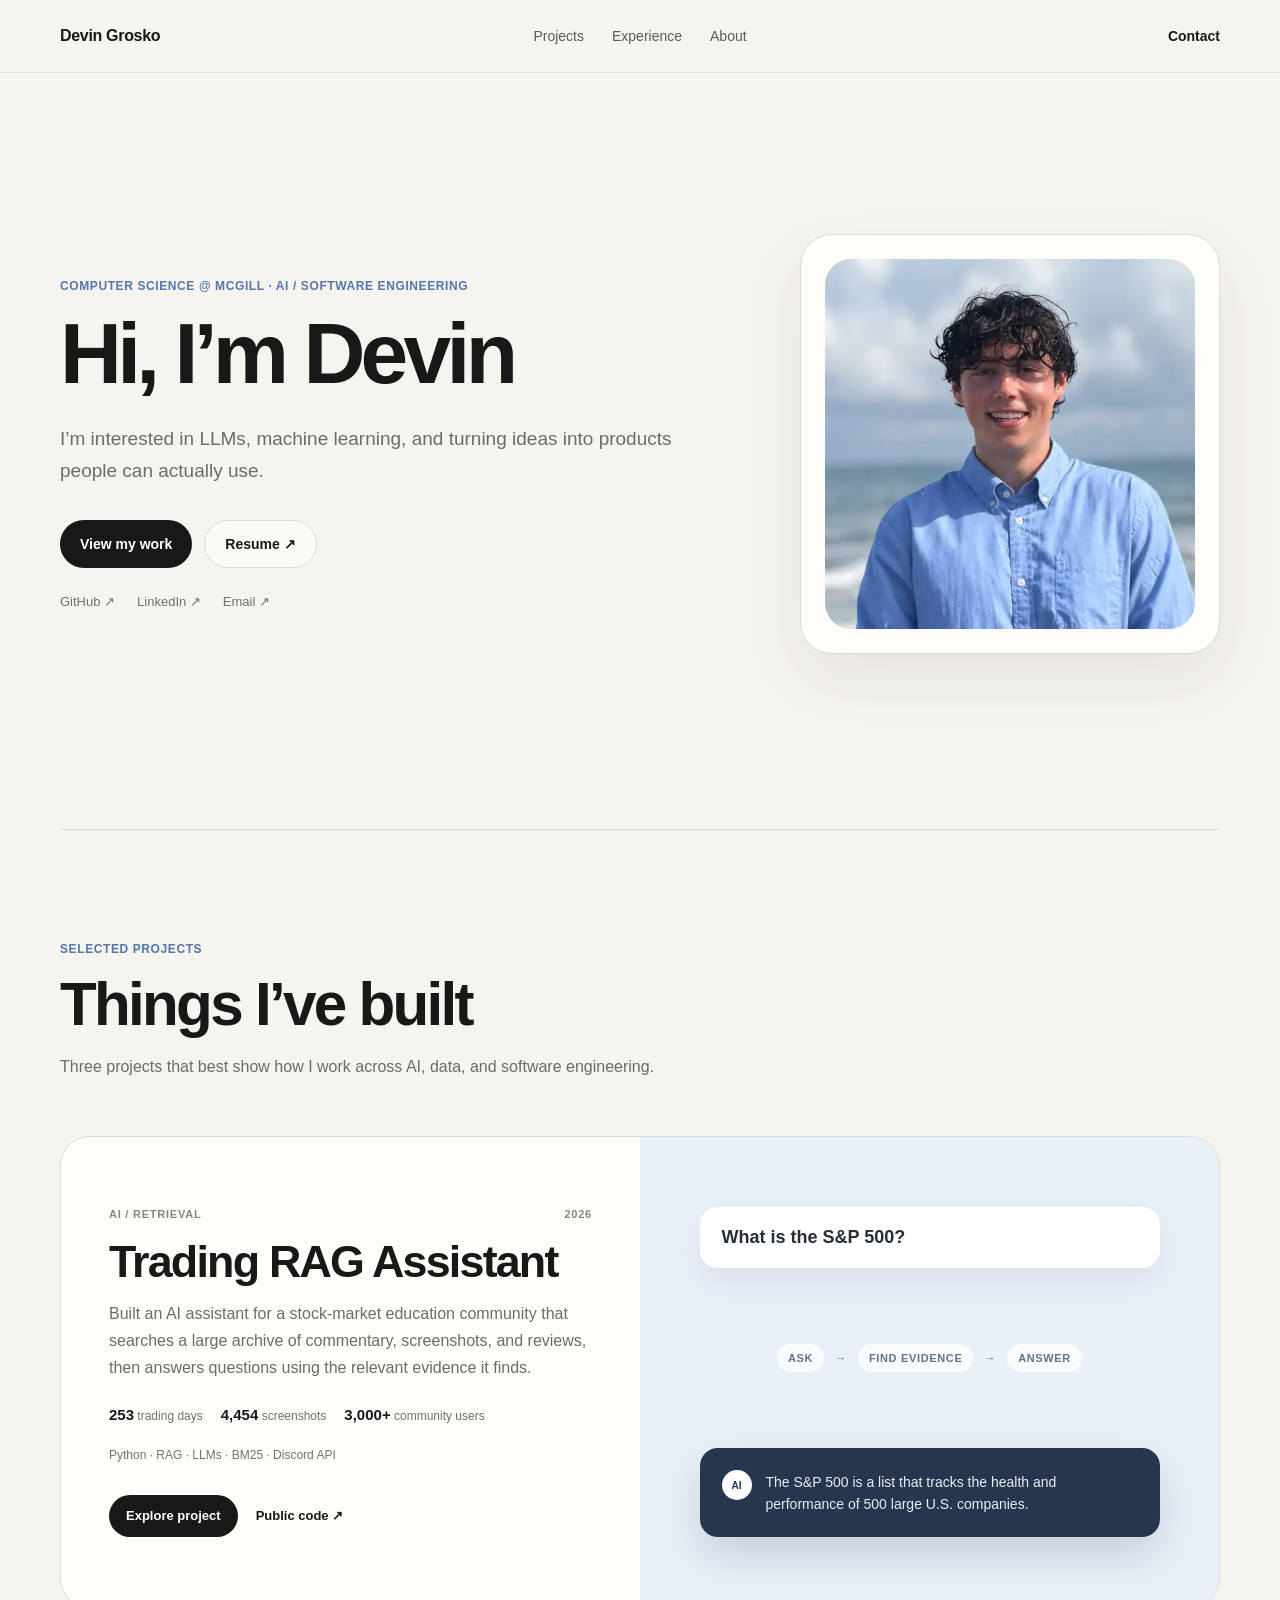
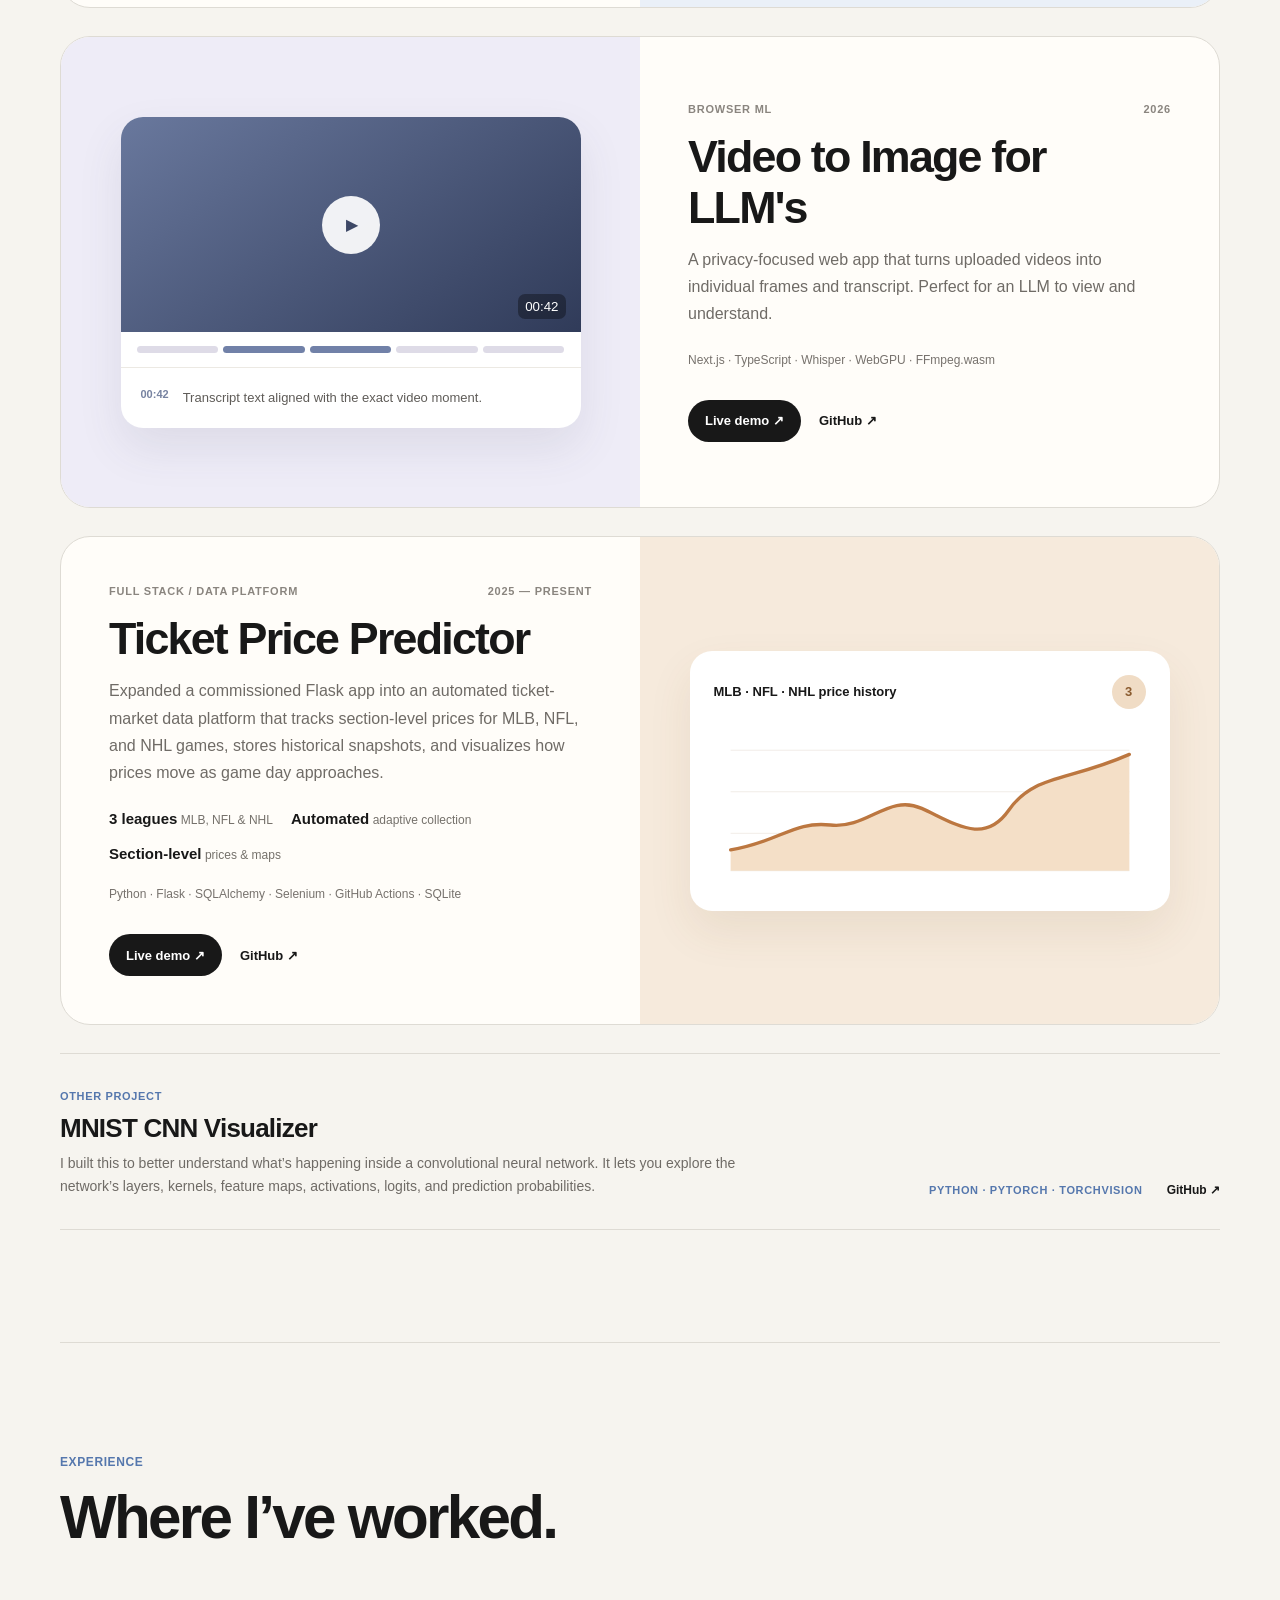
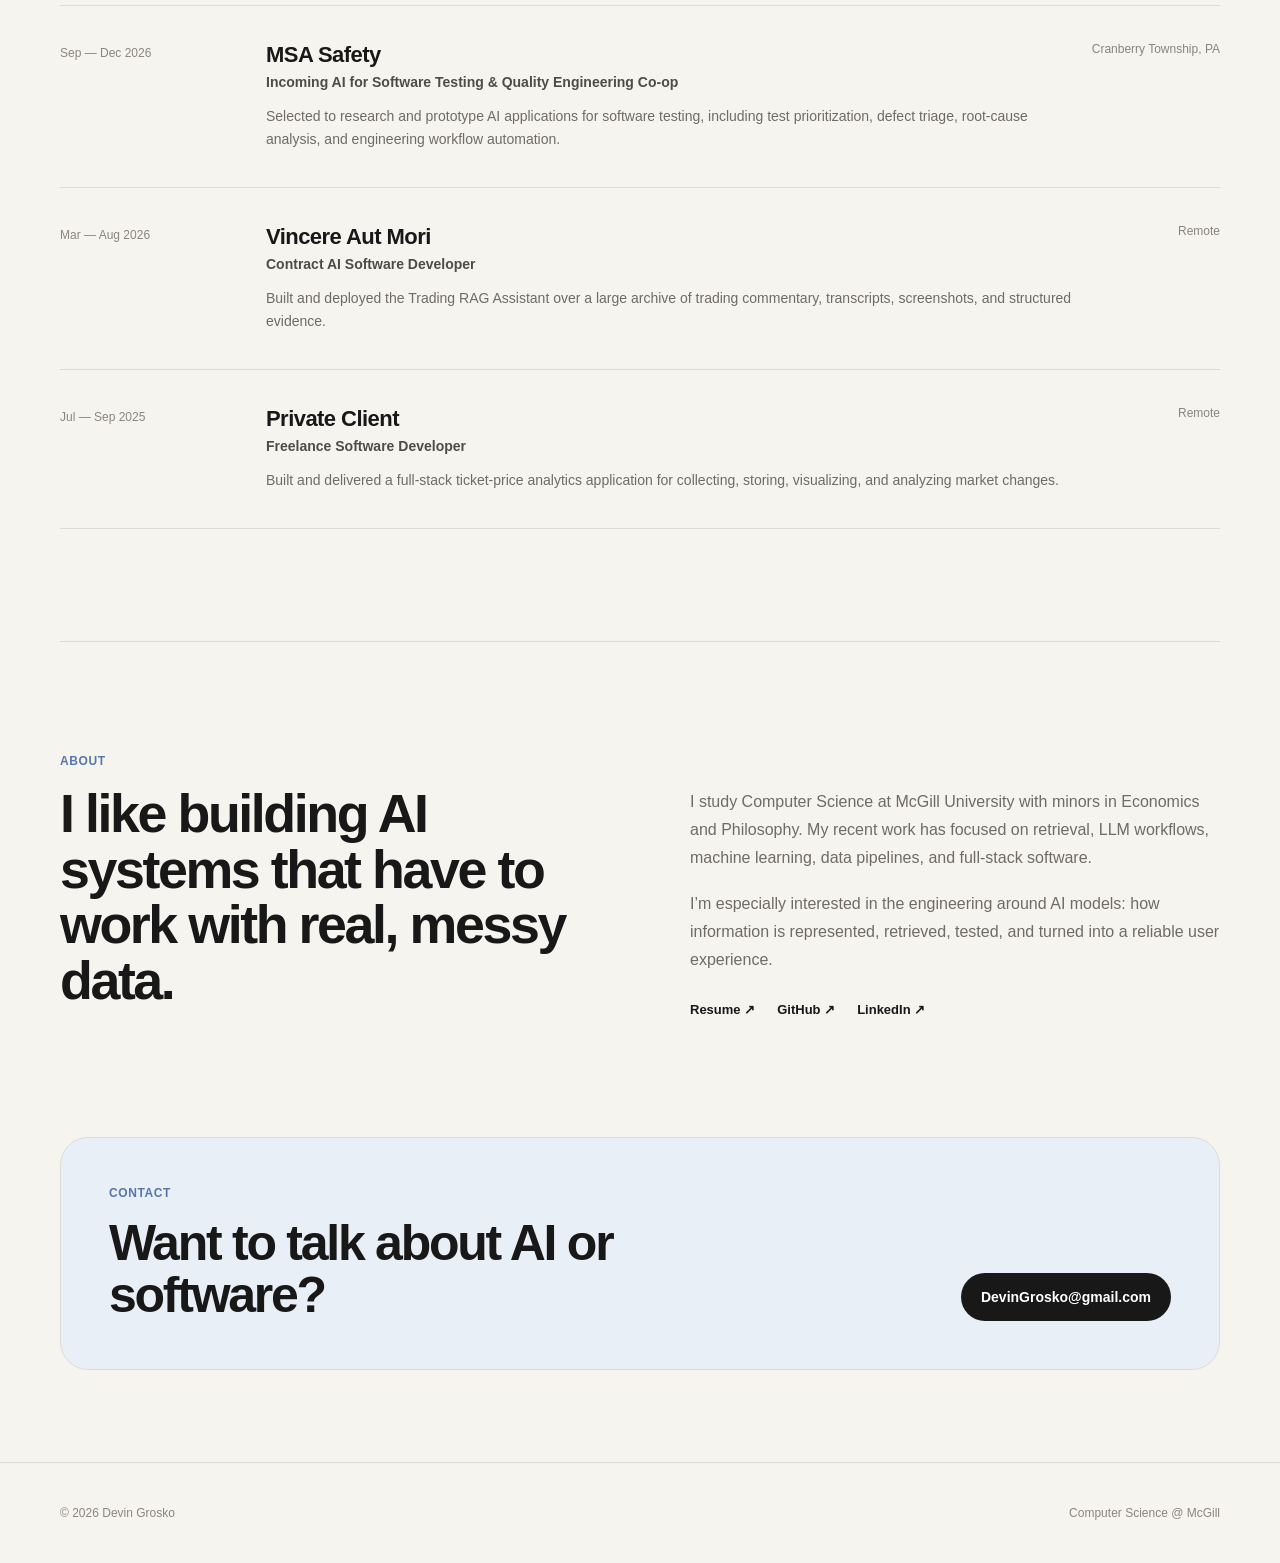
==== commit 5f1e678b: "Update Ticket Price Predictor portfolio project" ====
--- a/index.html
+++ b/index.html
@@ -96,10 +96,11 @@
 
         <article class="project-row reveal">
           <div class="project-copy-simple">
-            <div class="project-topline"><span>Full Stack / Data</span><span>2025</span></div>
+            <div class="project-topline"><span>Full Stack / Data Platform</span><span>2025 — Present</span></div>
             <h3>Ticket Price Predictor</h3>
-            <p>A commissioned Flask app that collects ticket listings, stores historical price snapshots, and helps you understand how prices change over time.</p>
-            <div class="tech-list">Flask · SQLAlchemy · SQLite · Selenium · scikit-learn</div>
+            <p>Expanded a commissioned Flask app into an automated ticket-market data platform that tracks section-level prices for MLB, NFL, and NHL games, stores historical snapshots, and visualizes how prices move as game day approaches.</p>
+            <div class="project-stats-inline"><span><strong>3 leagues</strong> MLB, NFL & NHL</span><span><strong>Automated</strong> adaptive collection</span><span><strong>Section-level</strong> prices & maps</span></div>
+            <div class="tech-list">Python · Flask · SQLAlchemy · Selenium · GitHub Actions · SQLite</div>
             <div class="project-actions-simple">
               <a class="primary-link small" href="https://bunnyjeff.pythonanywhere.com/" target="_blank" rel="noreferrer">Live demo ↗</a>
               <a class="text-link" href="https://github.com/DevingGrosko/TicketPricePredictor-Public" target="_blank" rel="noreferrer">GitHub ↗</a>
@@ -107,7 +108,7 @@
           </div>
           <div class="project-art ticket-art" aria-hidden="true">
             <div class="ticket-card-simple">
-              <div class="ticket-card-head"><span>Ticket price history</span><b>$</b></div>
+              <div class="ticket-card-head"><span>MLB · NFL · NHL price history</span><b>3</b></div>
               <svg viewBox="0 0 520 200" aria-hidden="true">
                 <path class="chart-grid" d="M20 40H500M20 90H500M20 140H500M20 185H500" />
                 <path class="chart-fill" d="M20 160 C80 150,95 125,140 130 S210 92,250 110 S325 155,355 112 S425 78,500 45 L500 185 L20 185Z" />
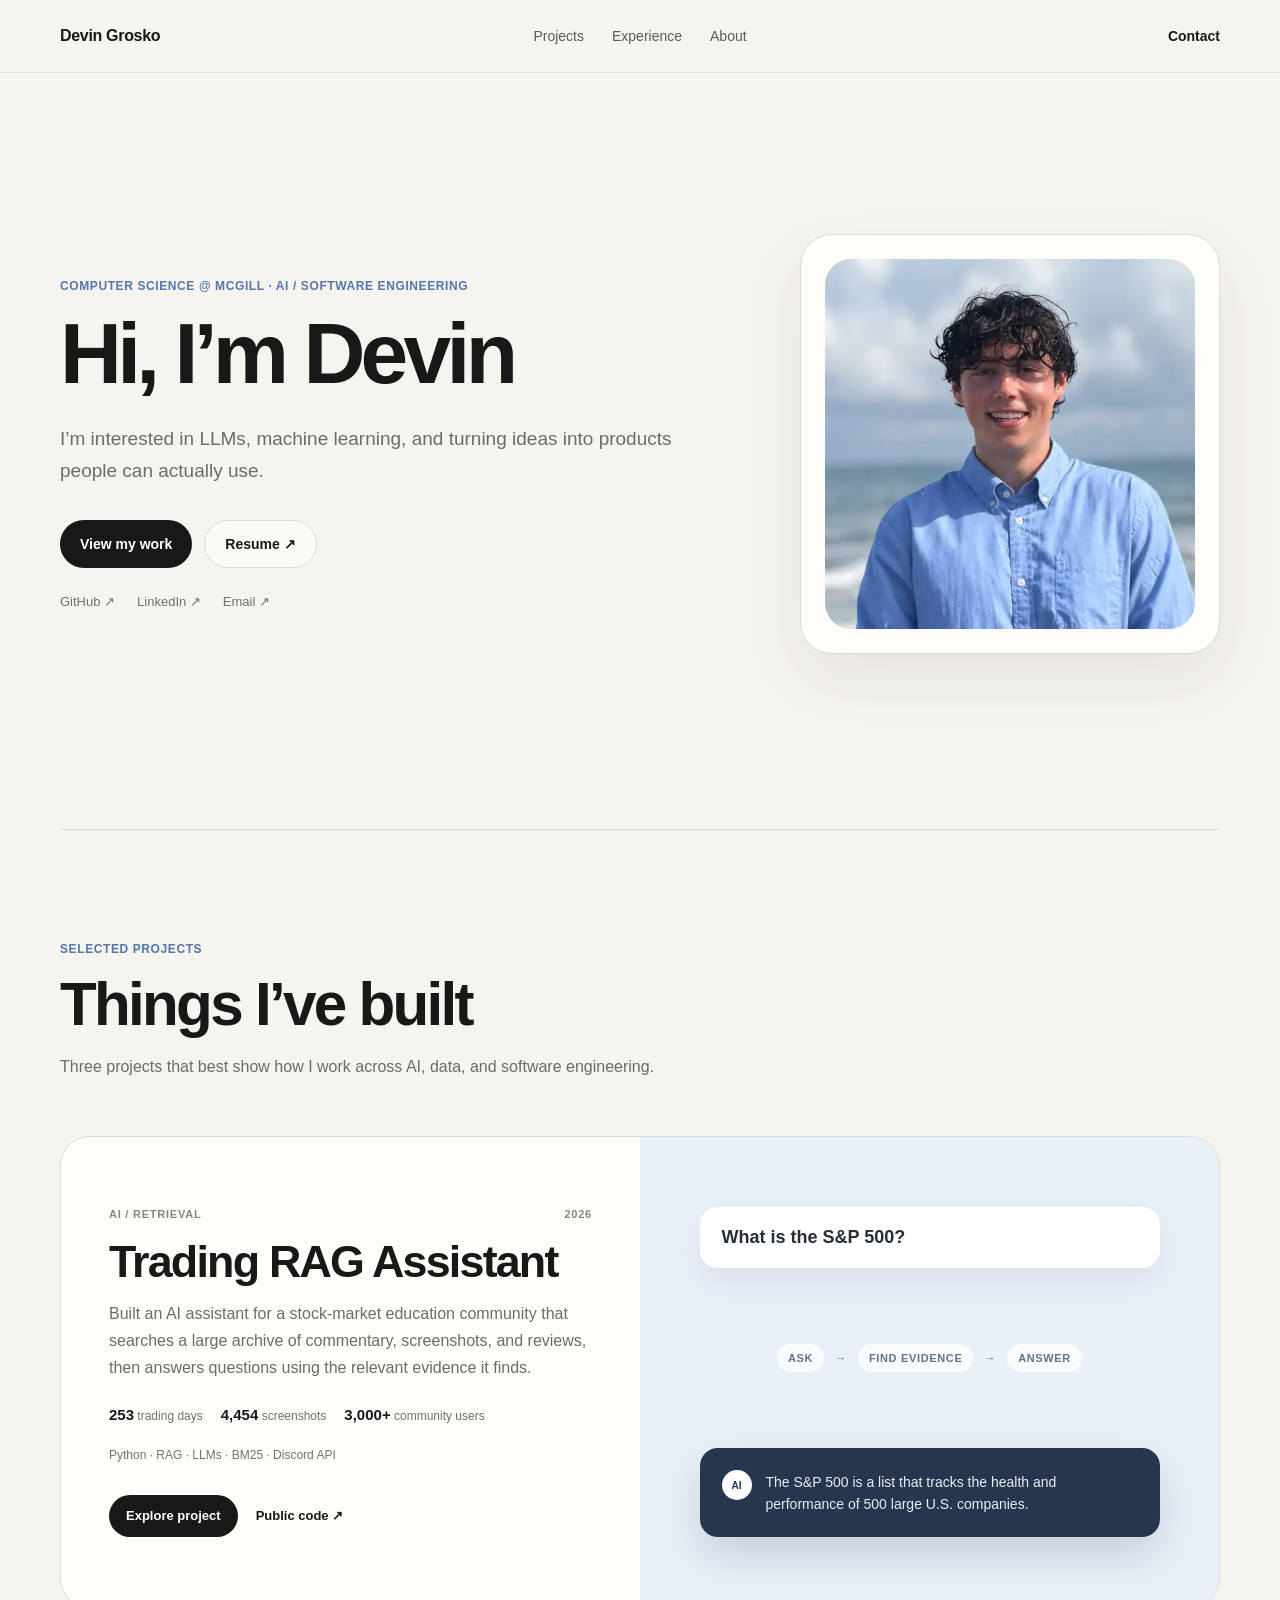
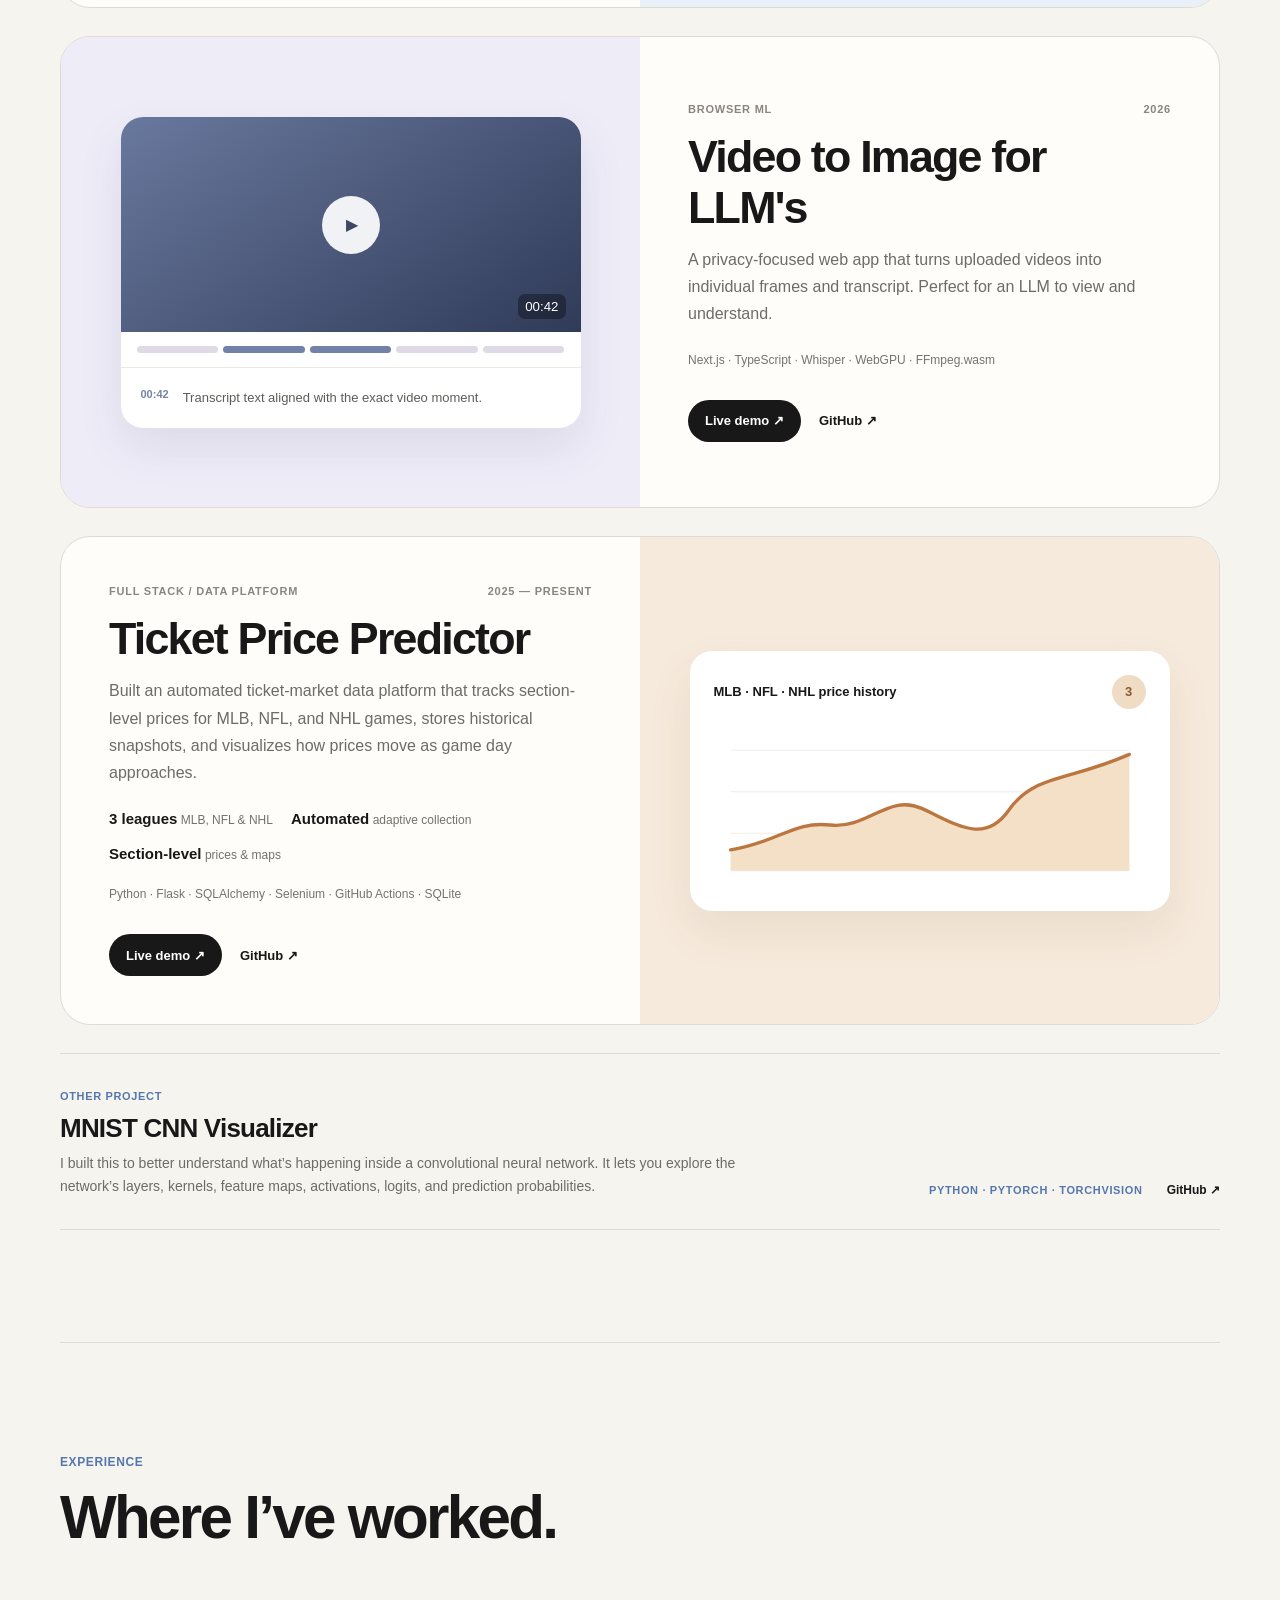
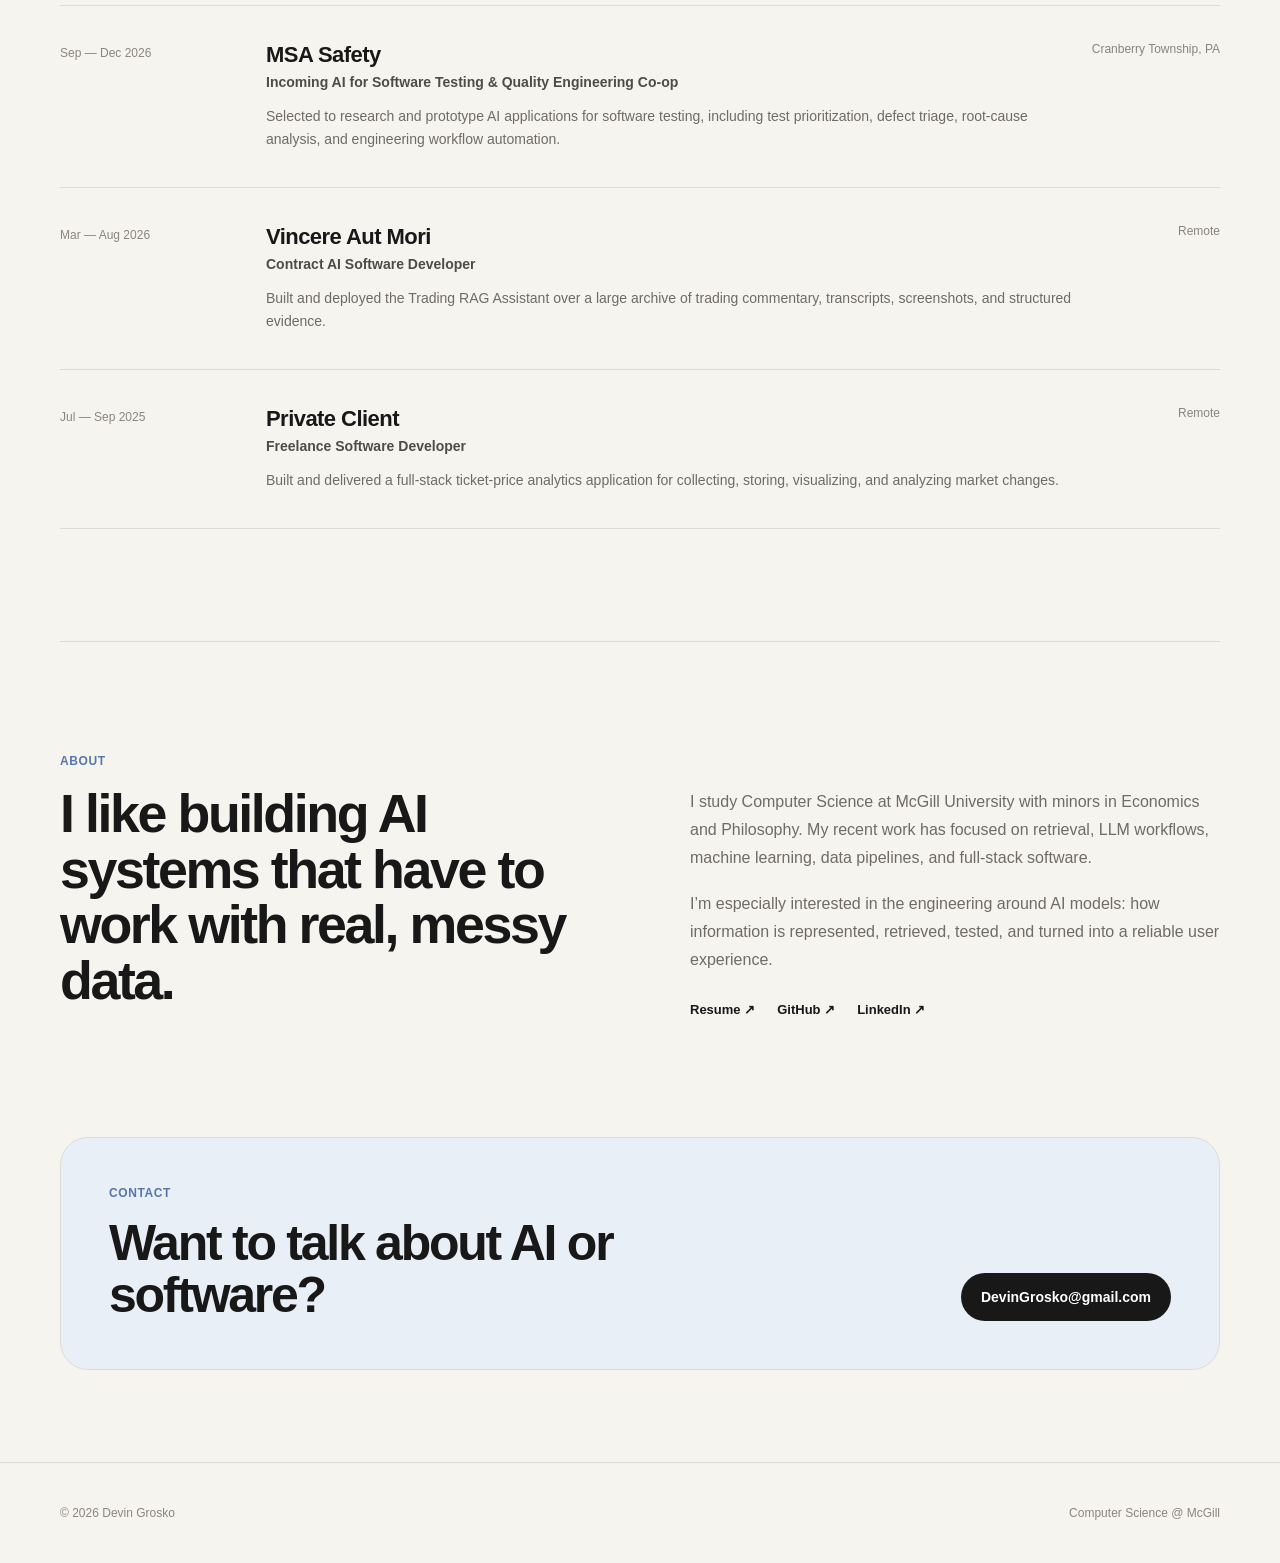
==== commit 244ef256: "Correct Ticket Price Predictor ownership wording" ====
--- a/index.html
+++ b/index.html
@@ -98,7 +98,7 @@
           <div class="project-copy-simple">
             <div class="project-topline"><span>Full Stack / Data Platform</span><span>2025 — Present</span></div>
             <h3>Ticket Price Predictor</h3>
-            <p>Expanded a commissioned Flask app into an automated ticket-market data platform that tracks section-level prices for MLB, NFL, and NHL games, stores historical snapshots, and visualizes how prices move as game day approaches.</p>
+            <p>Built an automated ticket-market data platform that tracks section-level prices for MLB, NFL, and NHL games, stores historical snapshots, and visualizes how prices move as game day approaches.</p>
             <div class="project-stats-inline"><span><strong>3 leagues</strong> MLB, NFL & NHL</span><span><strong>Automated</strong> adaptive collection</span><span><strong>Section-level</strong> prices & maps</span></div>
             <div class="tech-list">Python · Flask · SQLAlchemy · Selenium · GitHub Actions · SQLite</div>
             <div class="project-actions-simple">
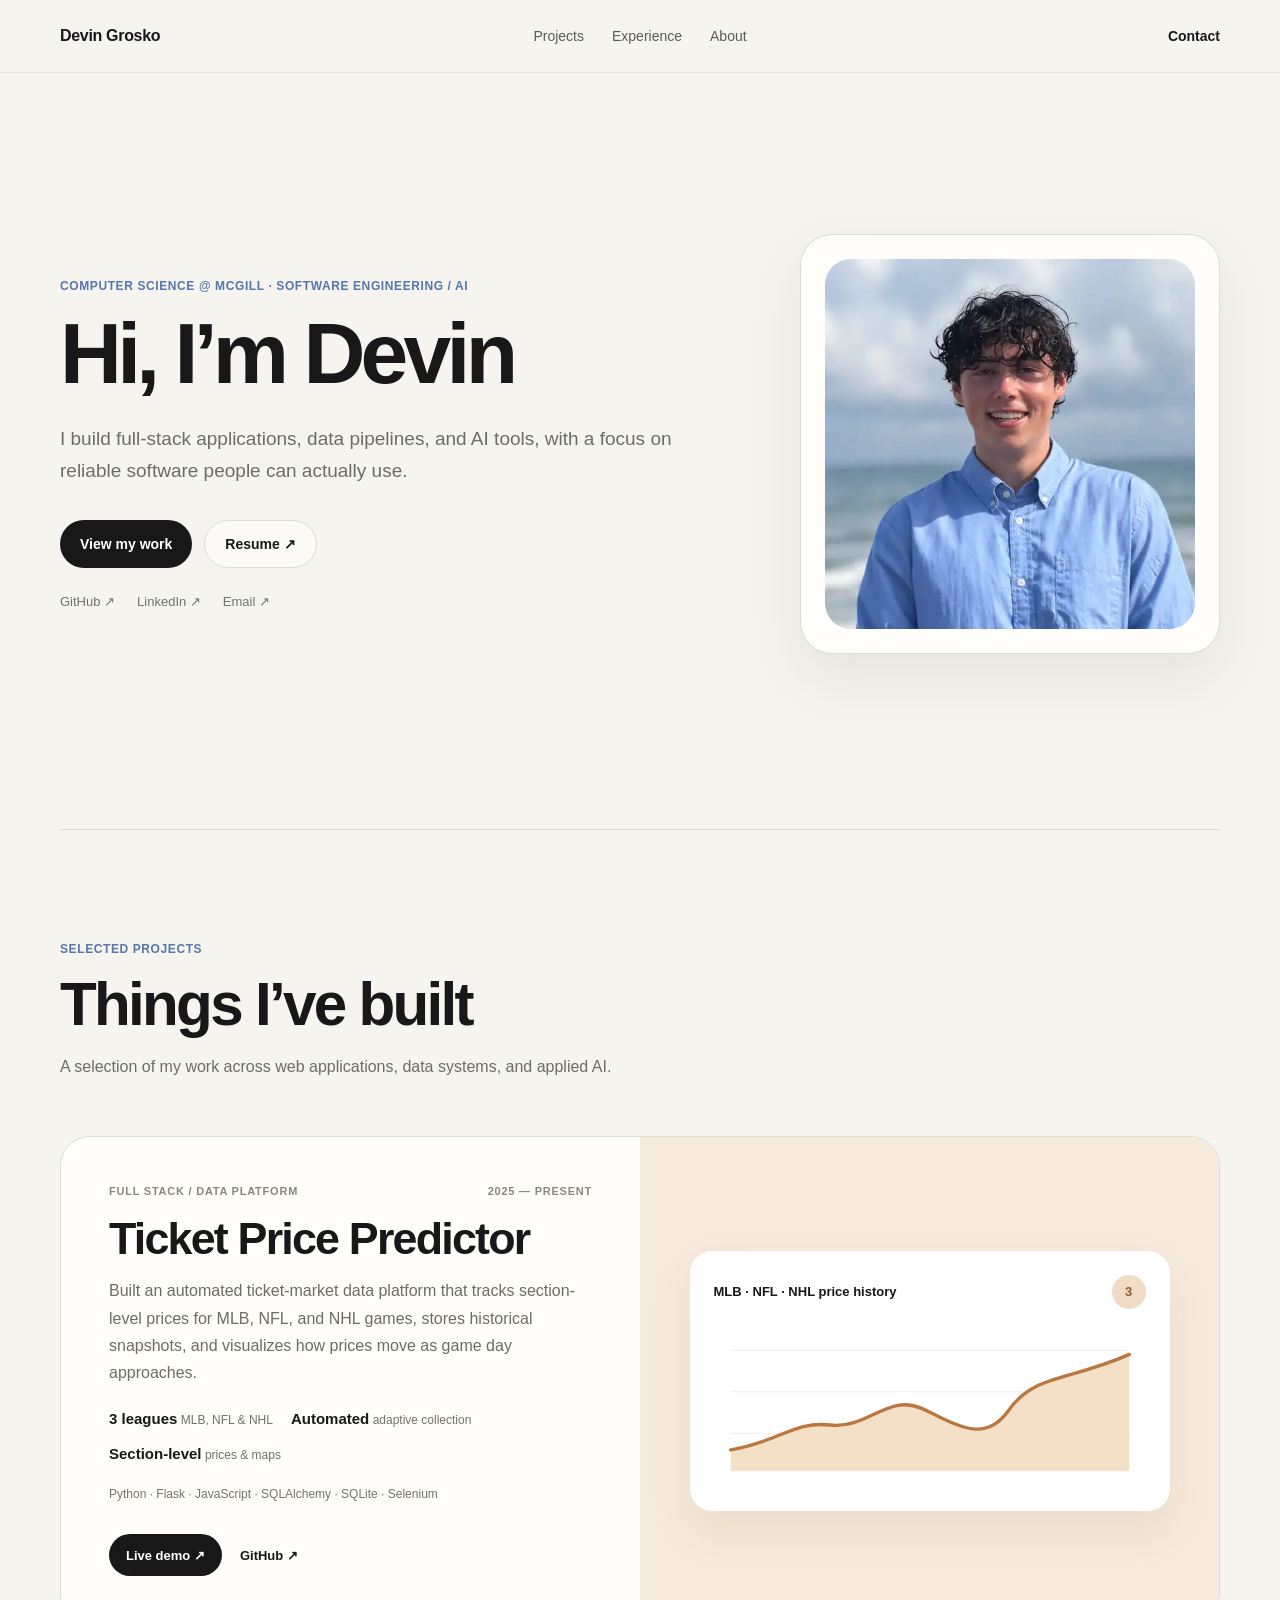
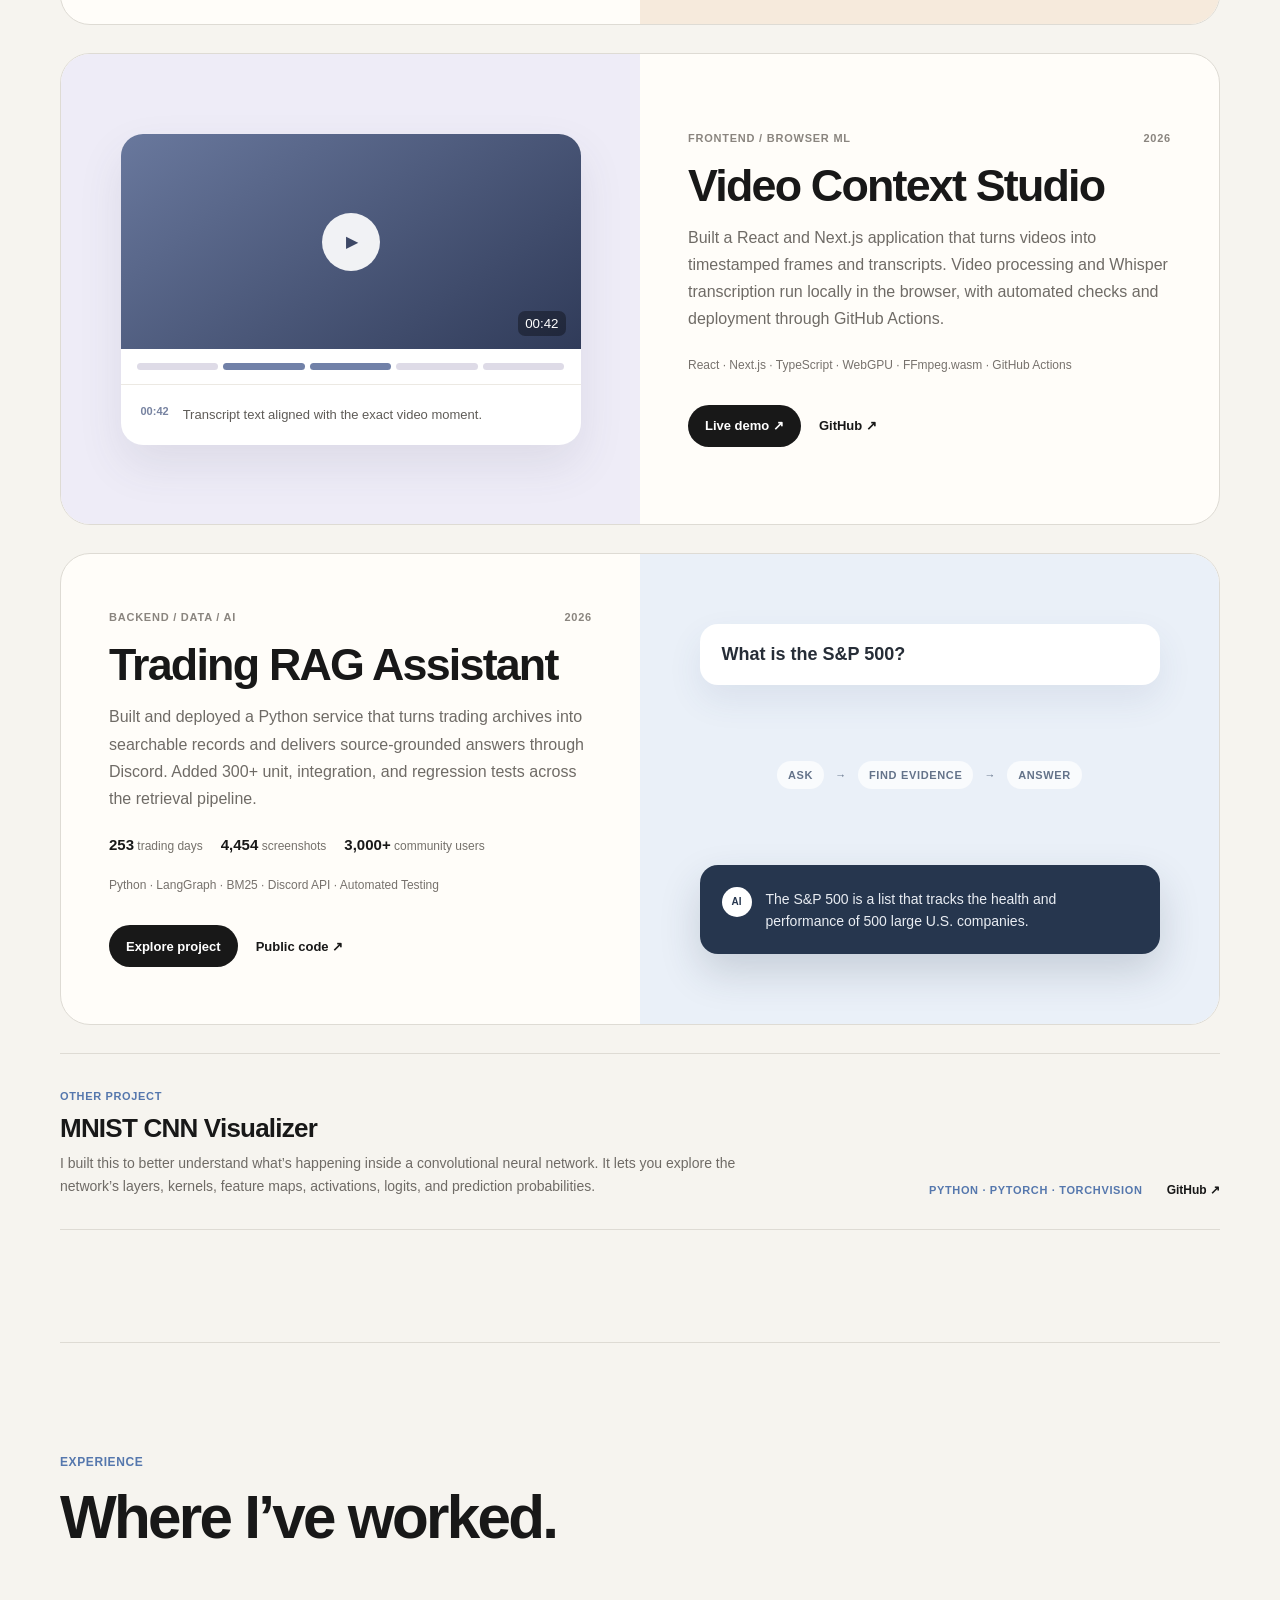
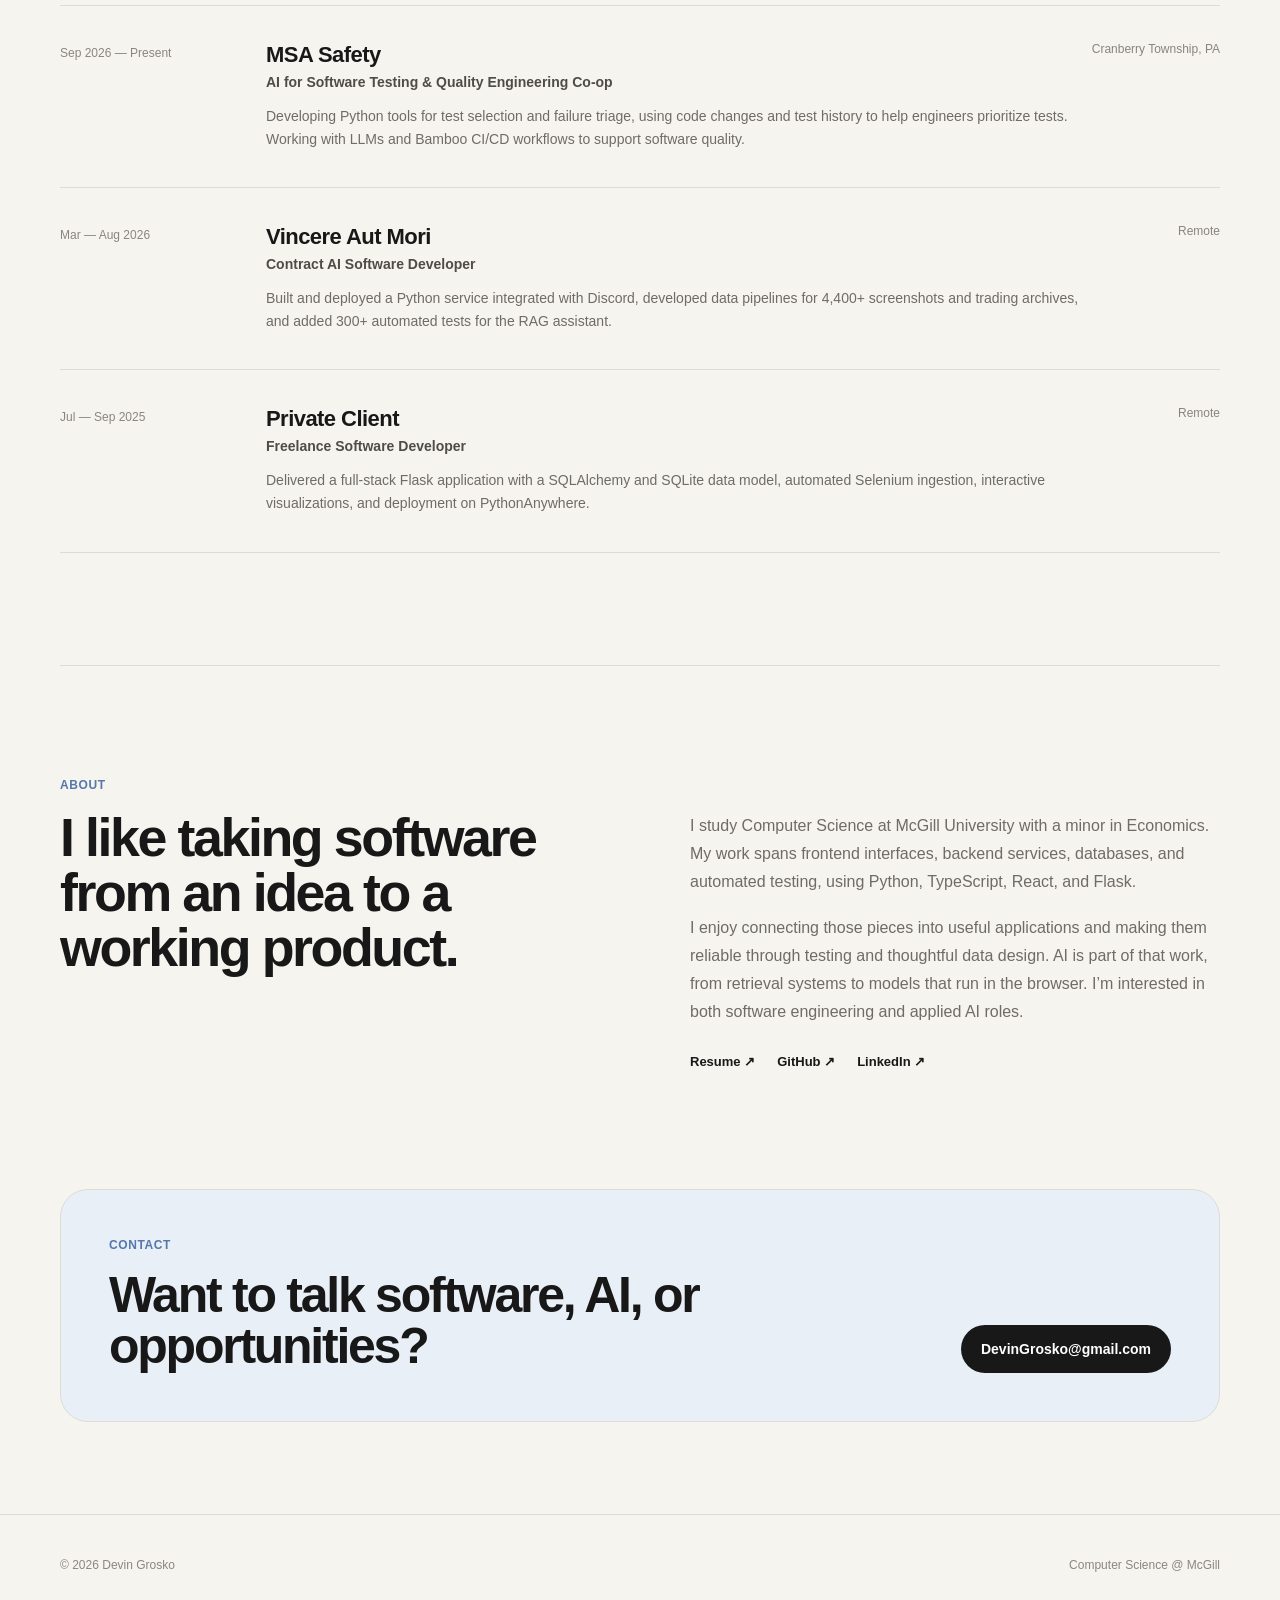
==== commit e11a2941: "Rebalance portfolio toward software engineering and applied AI" ====
--- a/index.html
+++ b/index.html
@@ -4,11 +4,11 @@
   <meta charset="utf-8" />
   <meta name="viewport" content="width=device-width, initial-scale=1" />
   <meta name="theme-color" content="#f6f4ef" />
-  <meta name="description" content="Devin Grosko — Computer Science student at McGill building AI systems, retrieval tools, and full-stack software." />
-  <meta property="og:title" content="Devin Grosko — AI & Software Engineering" />
-  <meta property="og:description" content="AI systems, retrieval tools, and full-stack software." />
+  <meta name="description" content="Devin Grosko — Computer Science student at McGill building full-stack applications, data pipelines, and applied AI systems." />
+  <meta property="og:title" content="Devin Grosko — Software Engineering & AI" />
+  <meta property="og:description" content="Full-stack applications, data pipelines, testing, and applied AI." />
   <meta property="og:type" content="website" />
-  <title>Devin Grosko — AI & Software Engineering</title>
+  <title>Devin Grosko — Software Engineering & AI</title>
   <link rel="stylesheet" href="home.css?v=1" />
   <link rel="stylesheet" href="portrait.css?v=1" />
 </head>
@@ -28,9 +28,9 @@
   <main id="top">
     <section class="home-shell hero-simple">
       <div class="hero-text reveal">
-        <p class="hero-eyebrow">Computer Science @ McGill · AI / Software Engineering</p>
+        <p class="hero-eyebrow">Computer Science @ McGill · Software Engineering / AI</p>
         <h1>Hi, I’m Devin</h1>
-        <p class="hero-intro">I’m interested in LLMs, machine learning, and turning ideas into products people can actually use.</p>
+        <p class="hero-intro">I build full-stack applications, data pipelines, and AI tools, with a focus on reliable software people can actually use.</p>
         <div class="hero-actions-simple">
           <a class="primary-link" href="#projects">View my work</a>
           <a class="secondary-link" href="resume.html" target="_blank" rel="noreferrer">Resume ↗</a>
@@ -51,56 +51,17 @@
       <div class="section-intro reveal">
         <p class="section-label">Selected projects</p>
         <h2>Things I’ve built</h2>
-        <p>Three projects that best show how I work across AI, data, and software engineering.</p>
+        <p>A selection of my work across web applications, data systems, and applied AI.</p>
       </div>
 
       <div class="featured-projects">
-        <article class="project-row reveal">
-          <div class="project-copy-simple">
-            <div class="project-topline"><span>AI / Retrieval</span><span>2026</span></div>
-            <h3>Trading RAG Assistant</h3>
-            <p>Built an AI assistant for a stock-market education community that searches a large archive of commentary, screenshots, and reviews, then answers questions using the relevant evidence it finds.</p>
-            <div class="project-stats-inline"><span><strong>253</strong> trading days</span><span><strong>4,454</strong> screenshots</span><span><strong>3,000+</strong> community users</span></div>
-            <div class="tech-list">Python · RAG · LLMs · BM25 · Discord API</div>
-            <div class="project-actions-simple">
-              <a class="primary-link small" href="trading-rag.html">Explore project</a>
-              <a class="text-link" href="https://github.com/DevingGrosko/TradingResearchPipeline" target="_blank" rel="noreferrer">Public code ↗</a>
-            </div>
-          </div>
-          <div class="project-art rag-art" aria-hidden="true">
-            <div class="rag-bubble">What is the S&P 500?</div>
-            <div class="rag-step-row"><span>Ask</span><i>→</i><span>Find evidence</span><i>→</i><span>Answer</span></div>
-            <div class="rag-answer-card"><b>AI</b><p>The S&P 500 is a list that tracks the health and performance of 500 large U.S. companies.</p></div>
-          </div>
-        </article>
-
-        <article class="project-row reverse reveal">
-          <div class="project-copy-simple">
-            <div class="project-topline"><span>Browser ML</span><span>2026</span></div>
-            <h3>Video to Image for LLM's</h3>
-            <p>A privacy-focused web app that turns uploaded videos into individual frames and transcript. Perfect for an LLM to view and understand.</p>
-            <div class="tech-list">Next.js · TypeScript · Whisper · WebGPU · FFmpeg.wasm</div>
-            <div class="project-actions-simple">
-              <a class="primary-link small" href="https://devinggrosko.github.io/video-context-studio/" target="_blank" rel="noreferrer">Live demo ↗</a>
-              <a class="text-link" href="https://github.com/DevingGrosko/video-context-studio" target="_blank" rel="noreferrer">GitHub ↗</a>
-            </div>
-          </div>
-          <div class="project-art video-art" aria-hidden="true">
-            <div class="video-card-simple">
-              <div class="video-screen-simple"><span>▶</span><small>00:42</small></div>
-              <div class="video-progress"><i></i><i></i><i></i><i></i><i></i></div>
-              <div class="transcript-simple"><b>00:42</b><p>Transcript text aligned with the exact video moment.</p></div>
-            </div>
-          </div>
-        </article>
-
         <article class="project-row reveal">
           <div class="project-copy-simple">
             <div class="project-topline"><span>Full Stack / Data Platform</span><span>2025 — Present</span></div>
             <h3>Ticket Price Predictor</h3>
             <p>Built an automated ticket-market data platform that tracks section-level prices for MLB, NFL, and NHL games, stores historical snapshots, and visualizes how prices move as game day approaches.</p>
             <div class="project-stats-inline"><span><strong>3 leagues</strong> MLB, NFL & NHL</span><span><strong>Automated</strong> adaptive collection</span><span><strong>Section-level</strong> prices & maps</span></div>
-            <div class="tech-list">Python · Flask · SQLAlchemy · Selenium · GitHub Actions · SQLite</div>
+            <div class="tech-list">Python · Flask · JavaScript · SQLAlchemy · SQLite · Selenium</div>
             <div class="project-actions-simple">
               <a class="primary-link small" href="https://bunnyjeff.pythonanywhere.com/" target="_blank" rel="noreferrer">Live demo ↗</a>
               <a class="text-link" href="https://github.com/DevingGrosko/TicketPricePredictor-Public" target="_blank" rel="noreferrer">GitHub ↗</a>
@@ -117,6 +78,45 @@
             </div>
           </div>
         </article>
+
+        <article class="project-row reverse reveal">
+          <div class="project-copy-simple">
+            <div class="project-topline"><span>Frontend / Browser ML</span><span>2026</span></div>
+            <h3>Video Context Studio</h3>
+            <p>Built a React and Next.js application that turns videos into timestamped frames and transcripts. Video processing and Whisper transcription run locally in the browser, with automated checks and deployment through GitHub Actions.</p>
+            <div class="tech-list">React · Next.js · TypeScript · WebGPU · FFmpeg.wasm · GitHub Actions</div>
+            <div class="project-actions-simple">
+              <a class="primary-link small" href="https://devinggrosko.github.io/video-context-studio/" target="_blank" rel="noreferrer">Live demo ↗</a>
+              <a class="text-link" href="https://github.com/DevingGrosko/video-context-studio" target="_blank" rel="noreferrer">GitHub ↗</a>
+            </div>
+          </div>
+          <div class="project-art video-art" aria-hidden="true">
+            <div class="video-card-simple">
+              <div class="video-screen-simple"><span>▶</span><small>00:42</small></div>
+              <div class="video-progress"><i></i><i></i><i></i><i></i><i></i></div>
+              <div class="transcript-simple"><b>00:42</b><p>Transcript text aligned with the exact video moment.</p></div>
+            </div>
+          </div>
+        </article>
+
+        <article class="project-row reveal">
+          <div class="project-copy-simple">
+            <div class="project-topline"><span>Backend / Data / AI</span><span>2026</span></div>
+            <h3>Trading RAG Assistant</h3>
+            <p>Built and deployed a Python service that turns trading archives into searchable records and delivers source-grounded answers through Discord. Added 300+ unit, integration, and regression tests across the retrieval pipeline.</p>
+            <div class="project-stats-inline"><span><strong>253</strong> trading days</span><span><strong>4,454</strong> screenshots</span><span><strong>3,000+</strong> community users</span></div>
+            <div class="tech-list">Python · LangGraph · BM25 · Discord API · Automated Testing</div>
+            <div class="project-actions-simple">
+              <a class="primary-link small" href="trading-rag.html">Explore project</a>
+              <a class="text-link" href="https://github.com/DevingGrosko/TradingResearchPipeline" target="_blank" rel="noreferrer">Public code ↗</a>
+            </div>
+          </div>
+          <div class="project-art rag-art" aria-hidden="true">
+            <div class="rag-bubble">What is the S&P 500?</div>
+            <div class="rag-step-row"><span>Ask</span><i>→</i><span>Find evidence</span><i>→</i><span>Answer</span></div>
+            <div class="rag-answer-card"><b>AI</b><p>The S&P 500 is a list that tracks the health and performance of 500 large U.S. companies.</p></div>
+          </div>
+        </article>
       </div>
 
       <div class="other-project reveal">
@@ -141,10 +141,10 @@
 
       <div class="experience-list">
         <article class="experience-item reveal">
-          <div class="experience-date">Sep — Dec 2026</div>
+          <div class="experience-date">Sep 2026 — Present</div>
           <div class="experience-main">
-            <div class="experience-heading"><div><h3>MSA Safety</h3><p>Incoming AI for Software Testing & Quality Engineering Co-op</p></div><span>Cranberry Township, PA</span></div>
-            <p class="experience-description">Selected to research and prototype AI applications for software testing, including test prioritization, defect triage, root-cause analysis, and engineering workflow automation.</p>
+            <div class="experience-heading"><div><h3>MSA Safety</h3><p>AI for Software Testing & Quality Engineering Co-op</p></div><span>Cranberry Township, PA</span></div>
+            <p class="experience-description">Developing Python tools for test selection and failure triage, using code changes and test history to help engineers prioritize tests. Working with LLMs and Bamboo CI/CD workflows to support software quality.</p>
           </div>
         </article>
 
@@ -152,7 +152,7 @@
           <div class="experience-date">Mar — Aug 2026</div>
           <div class="experience-main">
             <div class="experience-heading"><div><h3>Vincere Aut Mori</h3><p>Contract AI Software Developer</p></div><span>Remote</span></div>
-            <p class="experience-description">Built and deployed the Trading RAG Assistant over a large archive of trading commentary, transcripts, screenshots, and structured evidence.</p>
+            <p class="experience-description">Built and deployed a Python service integrated with Discord, developed data pipelines for 4,400+ screenshots and trading archives, and added 300+ automated tests for the RAG assistant.</p>
           </div>
         </article>
 
@@ -160,7 +160,7 @@
           <div class="experience-date">Jul — Sep 2025</div>
           <div class="experience-main">
             <div class="experience-heading"><div><h3>Private Client</h3><p>Freelance Software Developer</p></div><span>Remote</span></div>
-            <p class="experience-description">Built and delivered a full-stack ticket-price analytics application for collecting, storing, visualizing, and analyzing market changes.</p>
+            <p class="experience-description">Delivered a full-stack Flask application with a SQLAlchemy and SQLite data model, automated Selenium ingestion, interactive visualizations, and deployment on PythonAnywhere.</p>
           </div>
         </article>
       </div>
@@ -169,15 +169,15 @@
     <section id="about" class="home-shell home-section about-simple">
       <div class="about-lead reveal">
         <p class="section-label">About</p>
-        <h2>I like building AI systems that have to work with real, messy data.</h2>
+        <h2>I like taking software from an idea to a working product.</h2>
       </div>
       <div class="about-body reveal">
-        <p>I study Computer Science at McGill University with minors in Economics and Philosophy. My recent work has focused on retrieval, LLM workflows, machine learning, data pipelines, and full-stack software.</p>
-        <p>I’m especially interested in the engineering around AI models: how information is represented, retrieved, tested, and turned into a reliable user experience.</p>
+        <p>I study Computer Science at McGill University with a minor in Economics. My work spans frontend interfaces, backend services, databases, and automated testing, using Python, TypeScript, React, and Flask.</p>
+        <p>I enjoy connecting those pieces into useful applications and making them reliable through testing and thoughtful data design. AI is part of that work, from retrieval systems to models that run in the browser. I’m interested in both software engineering and applied AI roles.</p>
         <div class="about-links-simple">
           <a href="resume.html" target="_blank" rel="noreferrer">Resume ↗</a>
           <a href="https://github.com/DevingGrosko" target="_blank" rel="noreferrer">GitHub ↗</a>
-          <a href="https://www.linkedin.com/in/devin-grosko" target="_blank" rel="noreferrer">LinkedIn ↗</a>
+          <a href="https://www.linkedin.com/in/devin-grosko-759a92289/" target="_blank" rel="noreferrer">LinkedIn ↗</a>
         </div>
       </div>
     </section>
@@ -185,7 +185,7 @@
     <section class="home-shell contact-simple reveal">
       <div>
         <p class="section-label">Contact</p>
-        <h2>Want to talk about AI or software?</h2>
+        <h2>Want to talk software, AI, or opportunities?</h2>
       </div>
       <a class="primary-link" href="mailto:DevinGrosko@gmail.com">DevinGrosko@gmail.com</a>
     </section>
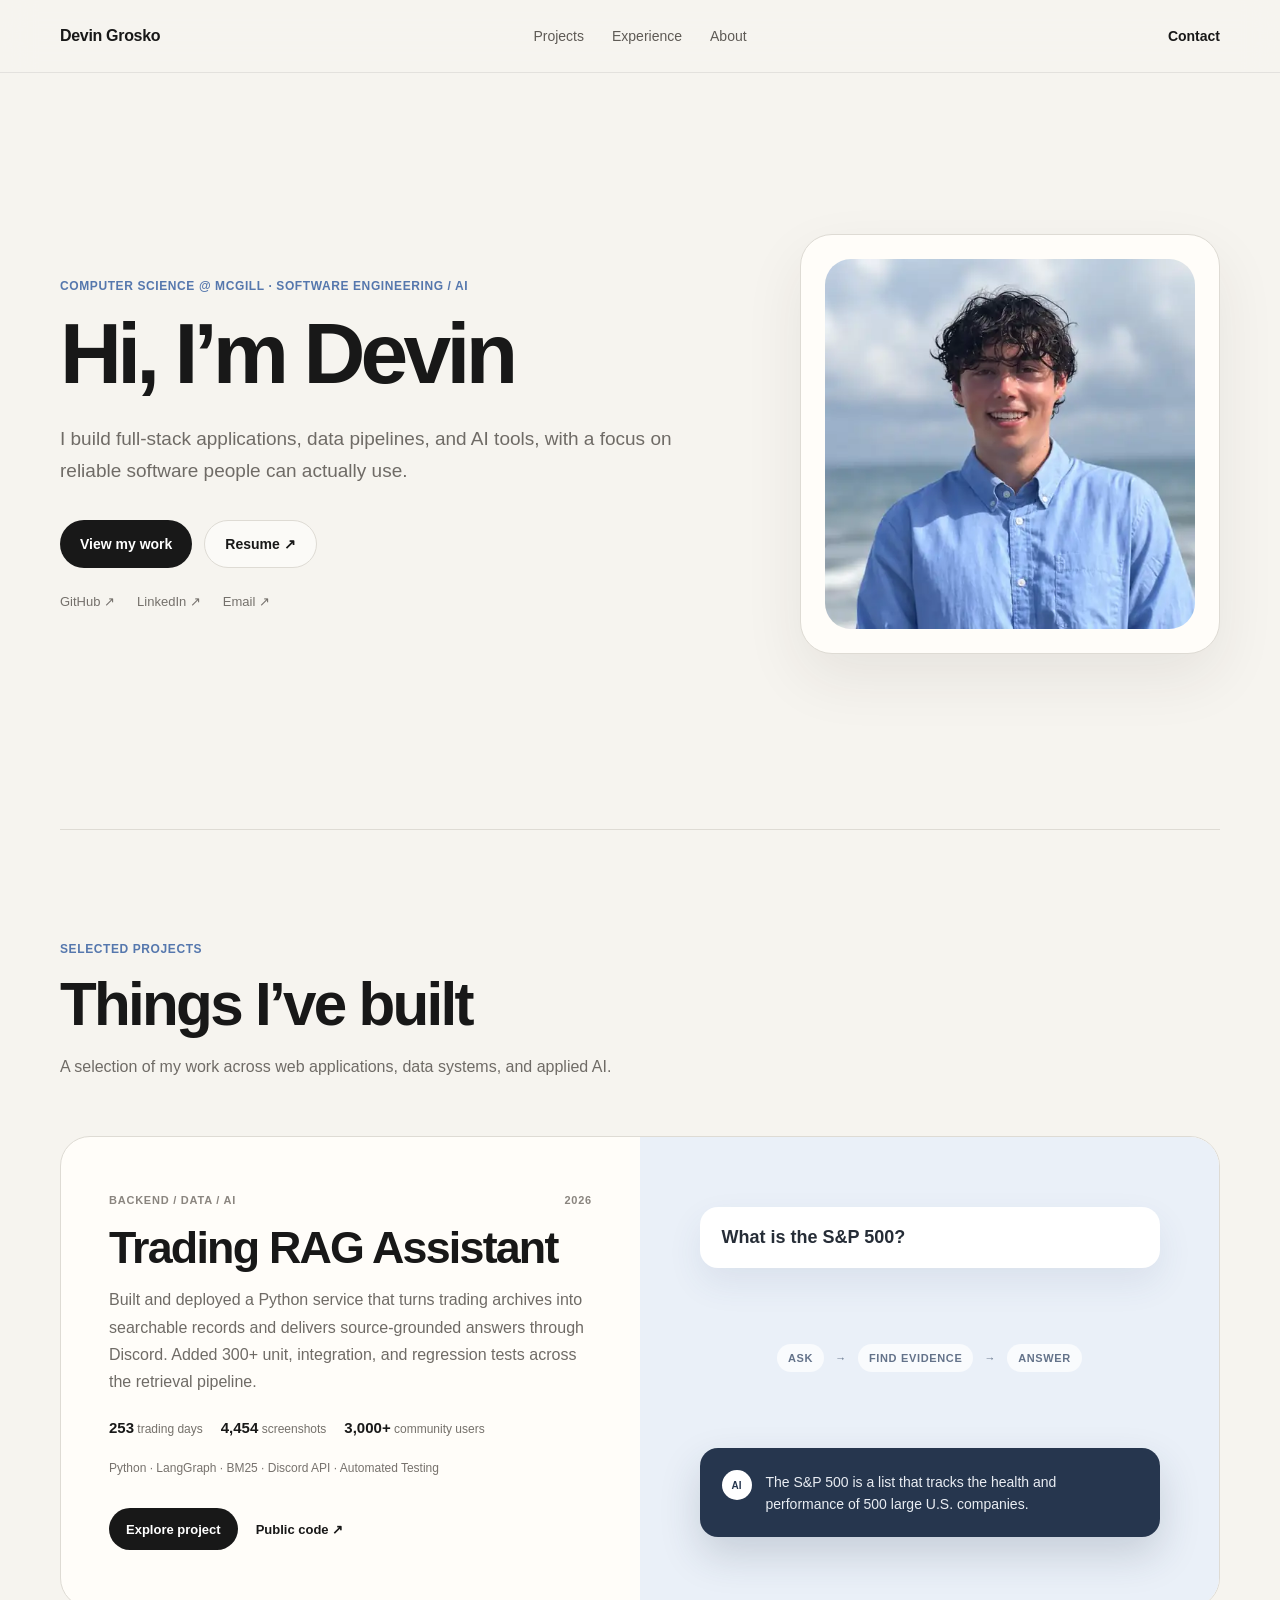
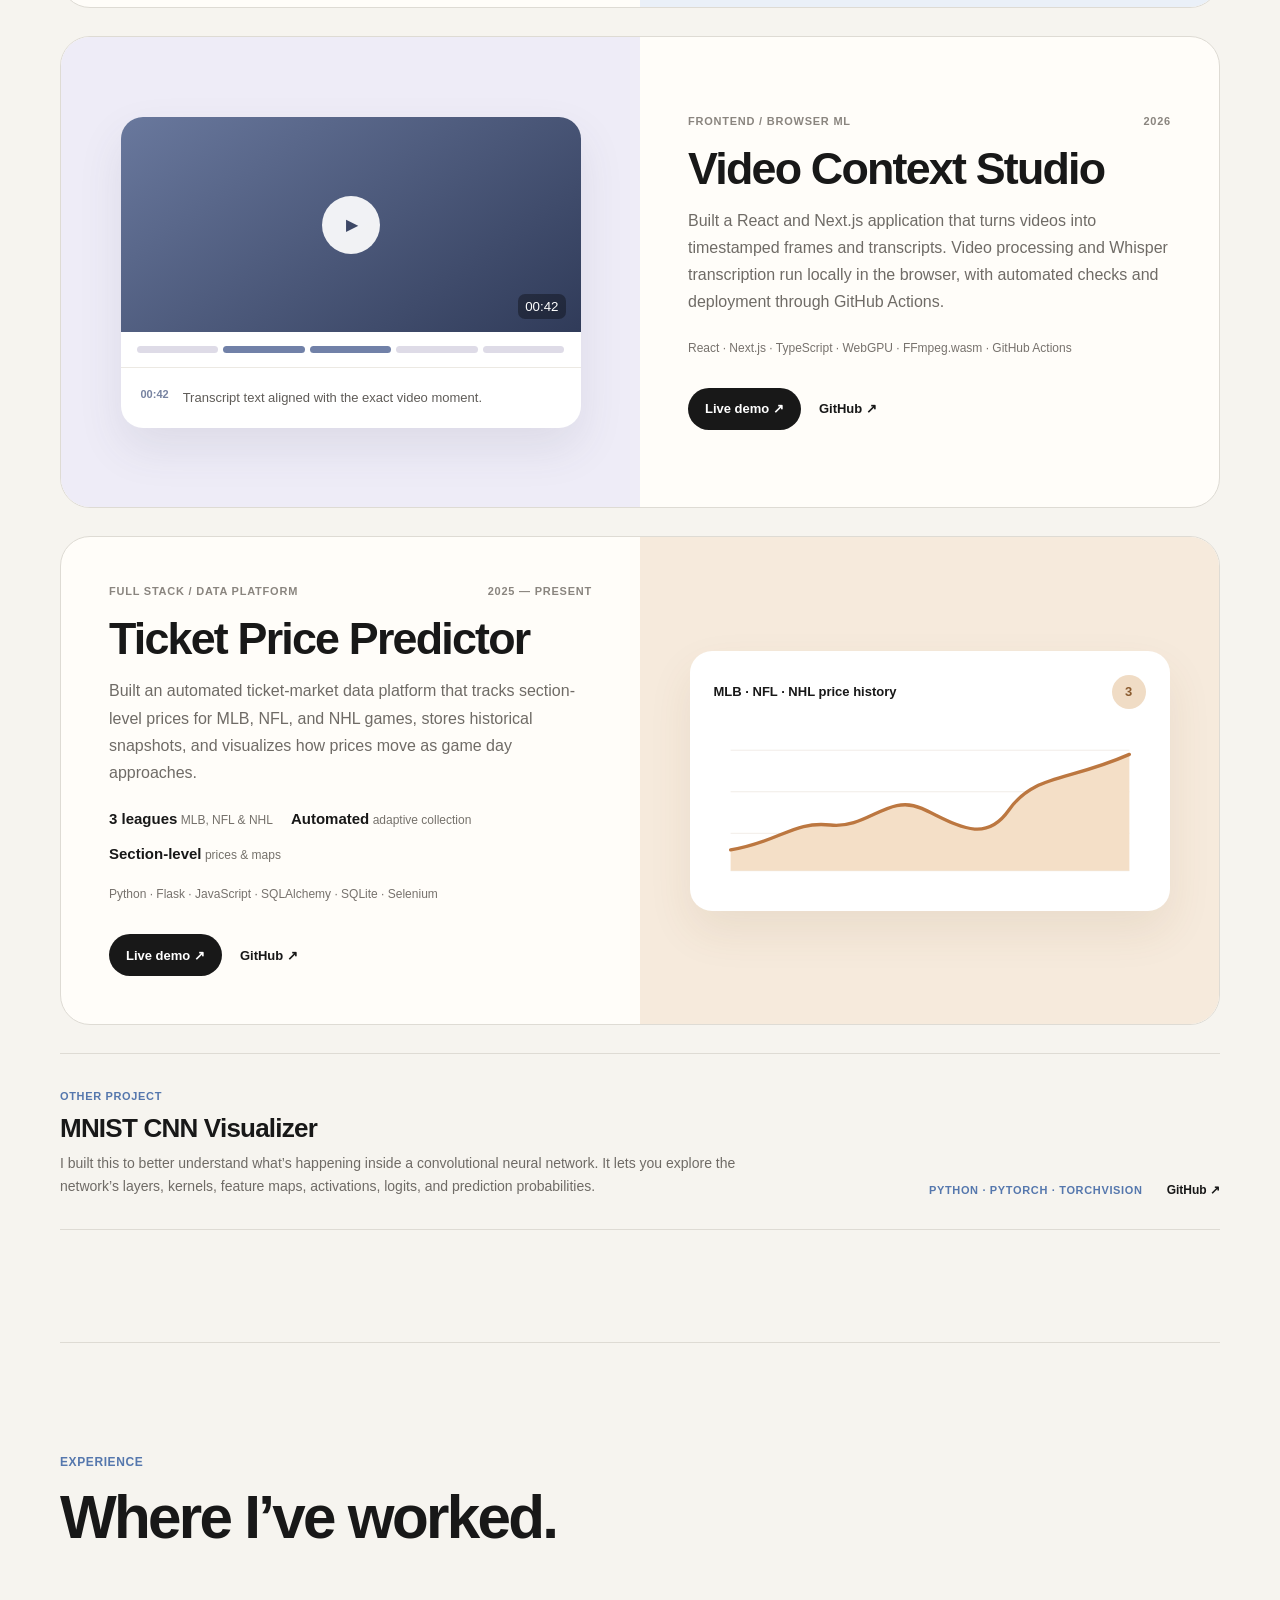
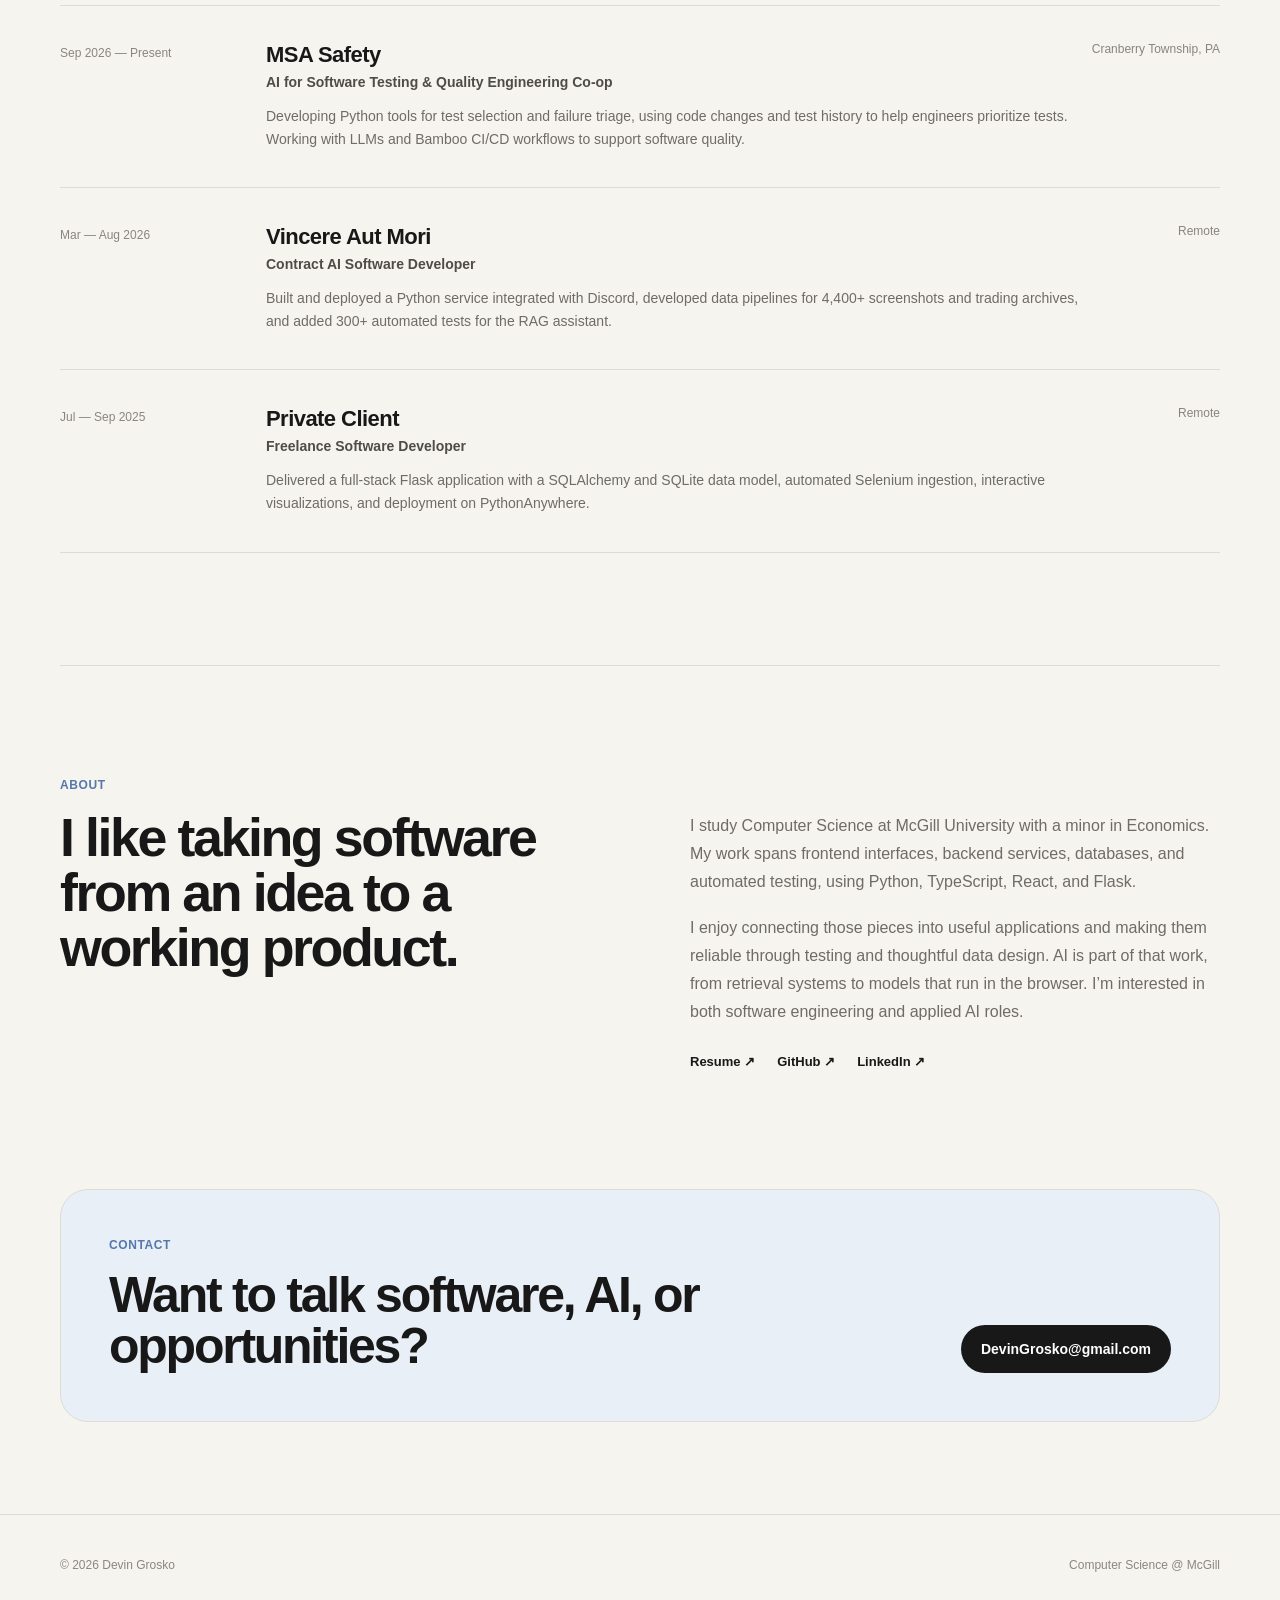
==== commit 55fb6993: "Restore Trading RAG Assistant as the first featured project" ====
--- a/index.html
+++ b/index.html
@@ -57,25 +57,20 @@
       <div class="featured-projects">
         <article class="project-row reveal">
           <div class="project-copy-simple">
-            <div class="project-topline"><span>Full Stack / Data Platform</span><span>2025 — Present</span></div>
-            <h3>Ticket Price Predictor</h3>
-            <p>Built an automated ticket-market data platform that tracks section-level prices for MLB, NFL, and NHL games, stores historical snapshots, and visualizes how prices move as game day approaches.</p>
-            <div class="project-stats-inline"><span><strong>3 leagues</strong> MLB, NFL & NHL</span><span><strong>Automated</strong> adaptive collection</span><span><strong>Section-level</strong> prices & maps</span></div>
-            <div class="tech-list">Python · Flask · JavaScript · SQLAlchemy · SQLite · Selenium</div>
+            <div class="project-topline"><span>Backend / Data / AI</span><span>2026</span></div>
+            <h3>Trading RAG Assistant</h3>
+            <p>Built and deployed a Python service that turns trading archives into searchable records and delivers source-grounded answers through Discord. Added 300+ unit, integration, and regression tests across the retrieval pipeline.</p>
+            <div class="project-stats-inline"><span><strong>253</strong> trading days</span><span><strong>4,454</strong> screenshots</span><span><strong>3,000+</strong> community users</span></div>
+            <div class="tech-list">Python · LangGraph · BM25 · Discord API · Automated Testing</div>
             <div class="project-actions-simple">
-              <a class="primary-link small" href="https://bunnyjeff.pythonanywhere.com/" target="_blank" rel="noreferrer">Live demo ↗</a>
-              <a class="text-link" href="https://github.com/DevingGrosko/TicketPricePredictor-Public" target="_blank" rel="noreferrer">GitHub ↗</a>
-            </div>
-          </div>
-          <div class="project-art ticket-art" aria-hidden="true">
-            <div class="ticket-card-simple">
-              <div class="ticket-card-head"><span>MLB · NFL · NHL price history</span><b>3</b></div>
-              <svg viewBox="0 0 520 200" aria-hidden="true">
-                <path class="chart-grid" d="M20 40H500M20 90H500M20 140H500M20 185H500" />
-                <path class="chart-fill" d="M20 160 C80 150,95 125,140 130 S210 92,250 110 S325 155,355 112 S425 78,500 45 L500 185 L20 185Z" />
-                <path class="chart-line-simple" d="M20 160 C80 150,95 125,140 130 S210 92,250 110 S325 155,355 112 S425 78,500 45" />
-              </svg>
-            </div>
+              <a class="primary-link small" href="trading-rag.html">Explore project</a>
+              <a class="text-link" href="https://github.com/DevingGrosko/TradingResearchPipeline" target="_blank" rel="noreferrer">Public code ↗</a>
+            </div>
+          </div>
+          <div class="project-art rag-art" aria-hidden="true">
+            <div class="rag-bubble">What is the S&P 500?</div>
+            <div class="rag-step-row"><span>Ask</span><i>→</i><span>Find evidence</span><i>→</i><span>Answer</span></div>
+            <div class="rag-answer-card"><b>AI</b><p>The S&P 500 is a list that tracks the health and performance of 500 large U.S. companies.</p></div>
           </div>
         </article>
 
@@ -101,20 +96,25 @@
 
         <article class="project-row reveal">
           <div class="project-copy-simple">
-            <div class="project-topline"><span>Backend / Data / AI</span><span>2026</span></div>
-            <h3>Trading RAG Assistant</h3>
-            <p>Built and deployed a Python service that turns trading archives into searchable records and delivers source-grounded answers through Discord. Added 300+ unit, integration, and regression tests across the retrieval pipeline.</p>
-            <div class="project-stats-inline"><span><strong>253</strong> trading days</span><span><strong>4,454</strong> screenshots</span><span><strong>3,000+</strong> community users</span></div>
-            <div class="tech-list">Python · LangGraph · BM25 · Discord API · Automated Testing</div>
+            <div class="project-topline"><span>Full Stack / Data Platform</span><span>2025 — Present</span></div>
+            <h3>Ticket Price Predictor</h3>
+            <p>Built an automated ticket-market data platform that tracks section-level prices for MLB, NFL, and NHL games, stores historical snapshots, and visualizes how prices move as game day approaches.</p>
+            <div class="project-stats-inline"><span><strong>3 leagues</strong> MLB, NFL & NHL</span><span><strong>Automated</strong> adaptive collection</span><span><strong>Section-level</strong> prices & maps</span></div>
+            <div class="tech-list">Python · Flask · JavaScript · SQLAlchemy · SQLite · Selenium</div>
             <div class="project-actions-simple">
-              <a class="primary-link small" href="trading-rag.html">Explore project</a>
-              <a class="text-link" href="https://github.com/DevingGrosko/TradingResearchPipeline" target="_blank" rel="noreferrer">Public code ↗</a>
-            </div>
-          </div>
-          <div class="project-art rag-art" aria-hidden="true">
-            <div class="rag-bubble">What is the S&P 500?</div>
-            <div class="rag-step-row"><span>Ask</span><i>→</i><span>Find evidence</span><i>→</i><span>Answer</span></div>
-            <div class="rag-answer-card"><b>AI</b><p>The S&P 500 is a list that tracks the health and performance of 500 large U.S. companies.</p></div>
+              <a class="primary-link small" href="https://bunnyjeff.pythonanywhere.com/" target="_blank" rel="noreferrer">Live demo ↗</a>
+              <a class="text-link" href="https://github.com/DevingGrosko/TicketPricePredictor-Public" target="_blank" rel="noreferrer">GitHub ↗</a>
+            </div>
+          </div>
+          <div class="project-art ticket-art" aria-hidden="true">
+            <div class="ticket-card-simple">
+              <div class="ticket-card-head"><span>MLB · NFL · NHL price history</span><b>3</b></div>
+              <svg viewBox="0 0 520 200" aria-hidden="true">
+                <path class="chart-grid" d="M20 40H500M20 90H500M20 140H500M20 185H500" />
+                <path class="chart-fill" d="M20 160 C80 150,95 125,140 130 S210 92,250 110 S325 155,355 112 S425 78,500 45 L500 185 L20 185Z" />
+                <path class="chart-line-simple" d="M20 160 C80 150,95 125,140 130 S210 92,250 110 S325 155,355 112 S425 78,500 45" />
+              </svg>
+            </div>
           </div>
         </article>
       </div>
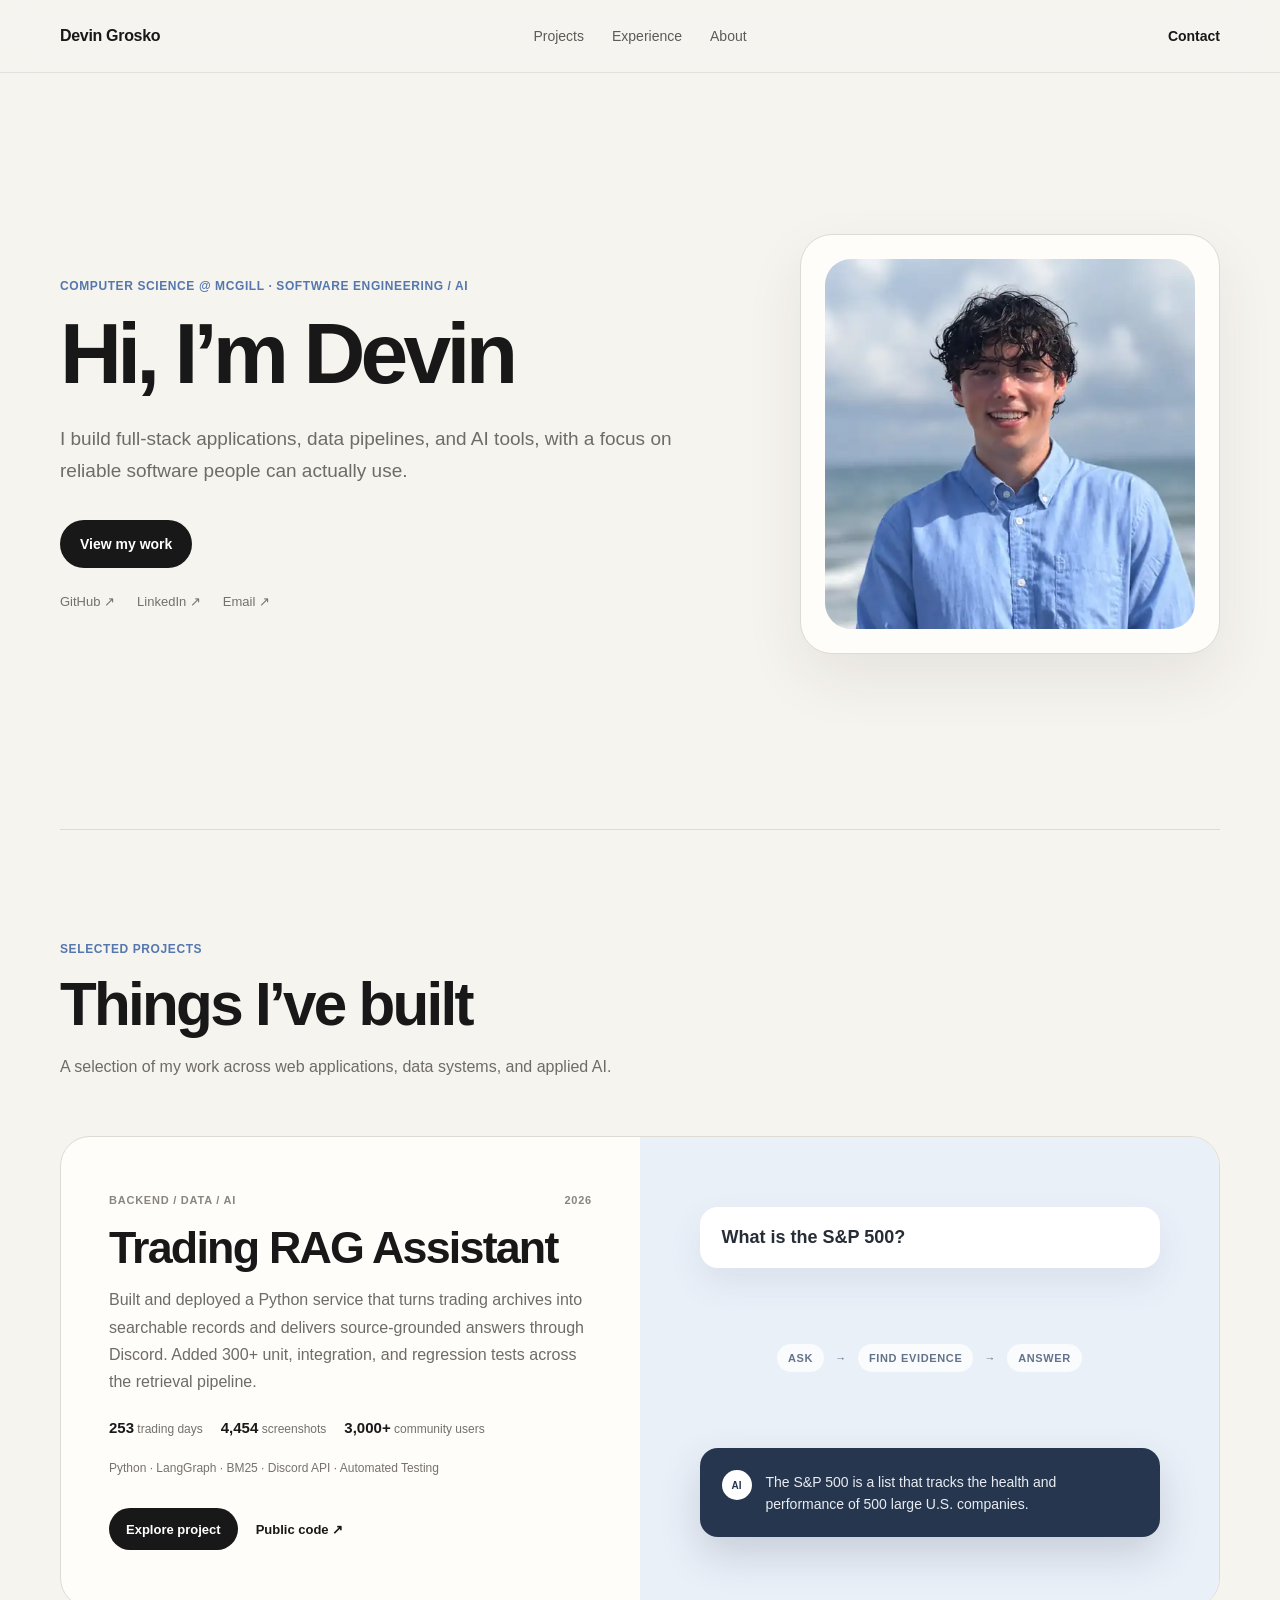
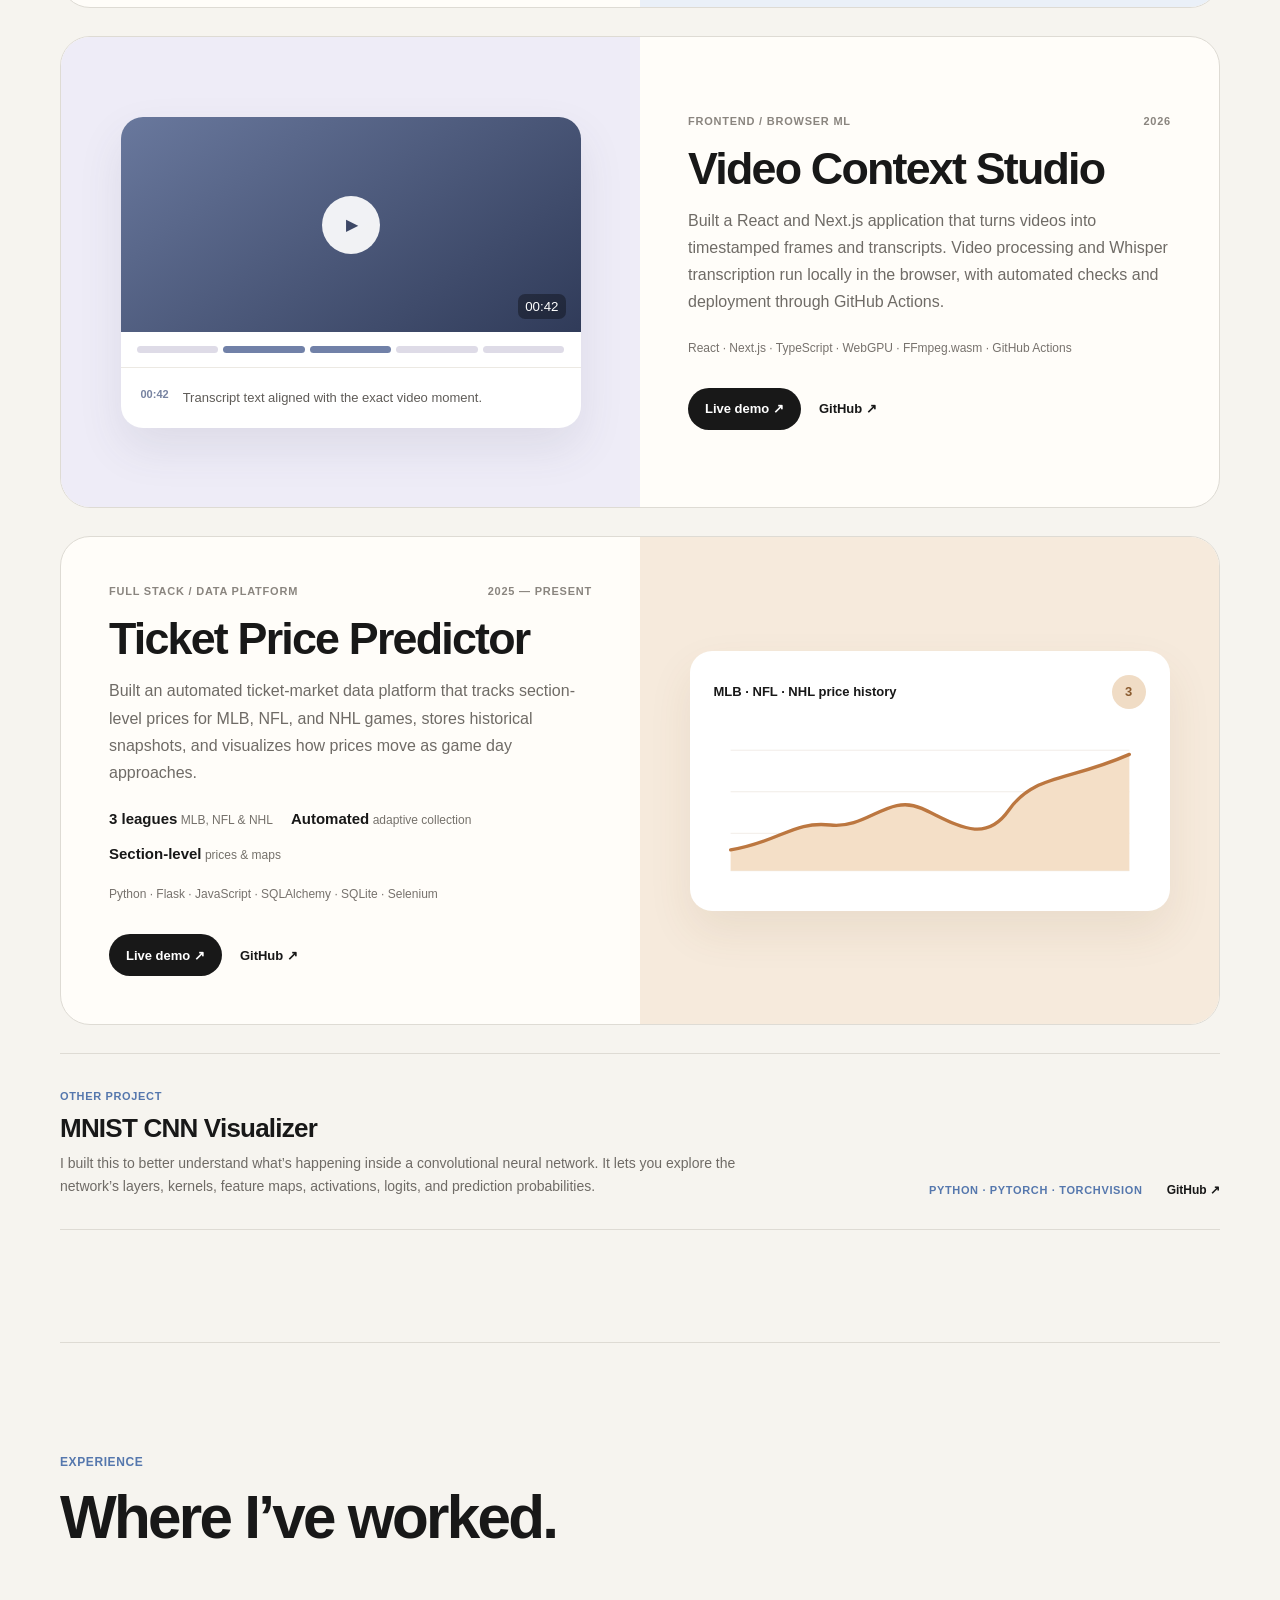
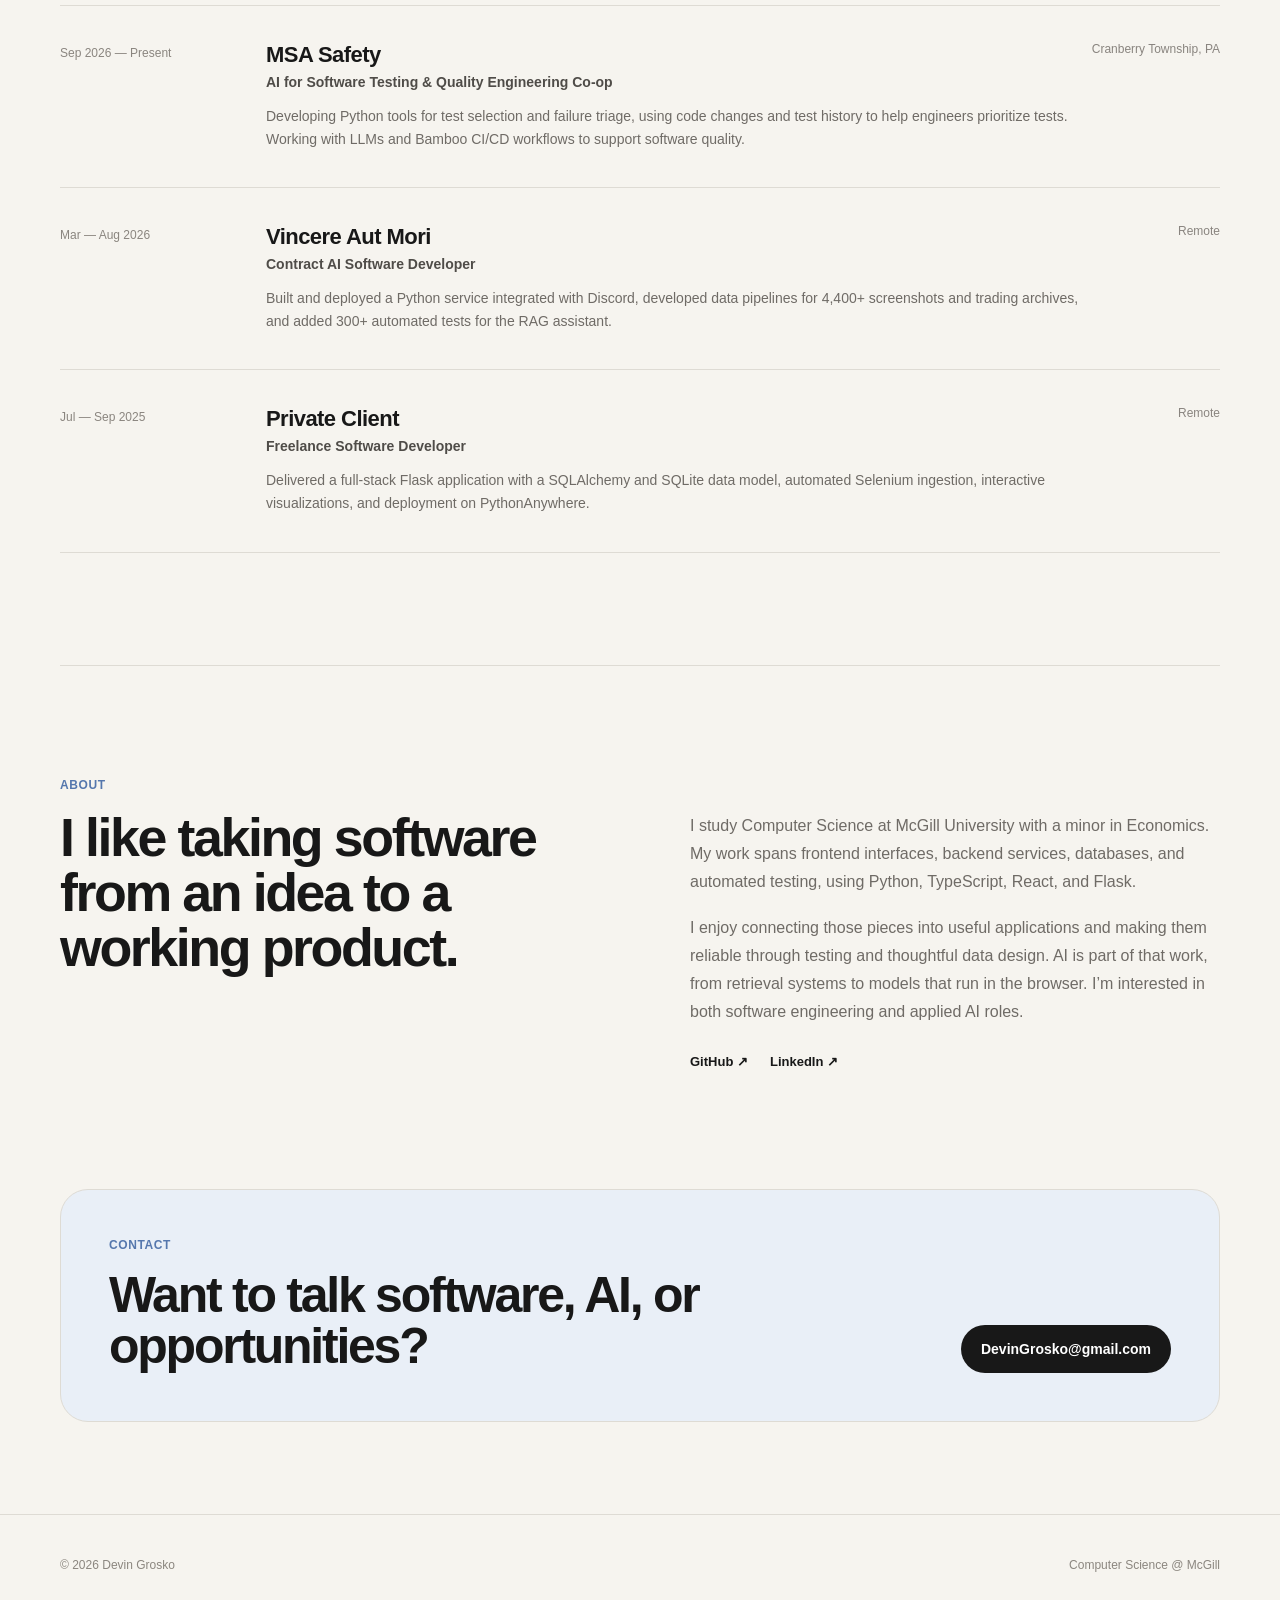
==== commit c51a05ac: "Remove resume links from portfolio homepage" ====
--- a/index.html
+++ b/index.html
@@ -33,7 +33,6 @@
         <p class="hero-intro">I build full-stack applications, data pipelines, and AI tools, with a focus on reliable software people can actually use.</p>
         <div class="hero-actions-simple">
           <a class="primary-link" href="#projects">View my work</a>
-          <a class="secondary-link" href="resume.html" target="_blank" rel="noreferrer">Resume ↗</a>
         </div>
         <div class="hero-socials">
           <a href="https://github.com/DevingGrosko" target="_blank" rel="noreferrer">GitHub ↗</a>
@@ -175,7 +174,6 @@
         <p>I study Computer Science at McGill University with a minor in Economics. My work spans frontend interfaces, backend services, databases, and automated testing, using Python, TypeScript, React, and Flask.</p>
         <p>I enjoy connecting those pieces into useful applications and making them reliable through testing and thoughtful data design. AI is part of that work, from retrieval systems to models that run in the browser. I’m interested in both software engineering and applied AI roles.</p>
         <div class="about-links-simple">
-          <a href="resume.html" target="_blank" rel="noreferrer">Resume ↗</a>
           <a href="https://github.com/DevingGrosko" target="_blank" rel="noreferrer">GitHub ↗</a>
           <a href="https://www.linkedin.com/in/devin-grosko-759a92289/" target="_blank" rel="noreferrer">LinkedIn ↗</a>
         </div>
